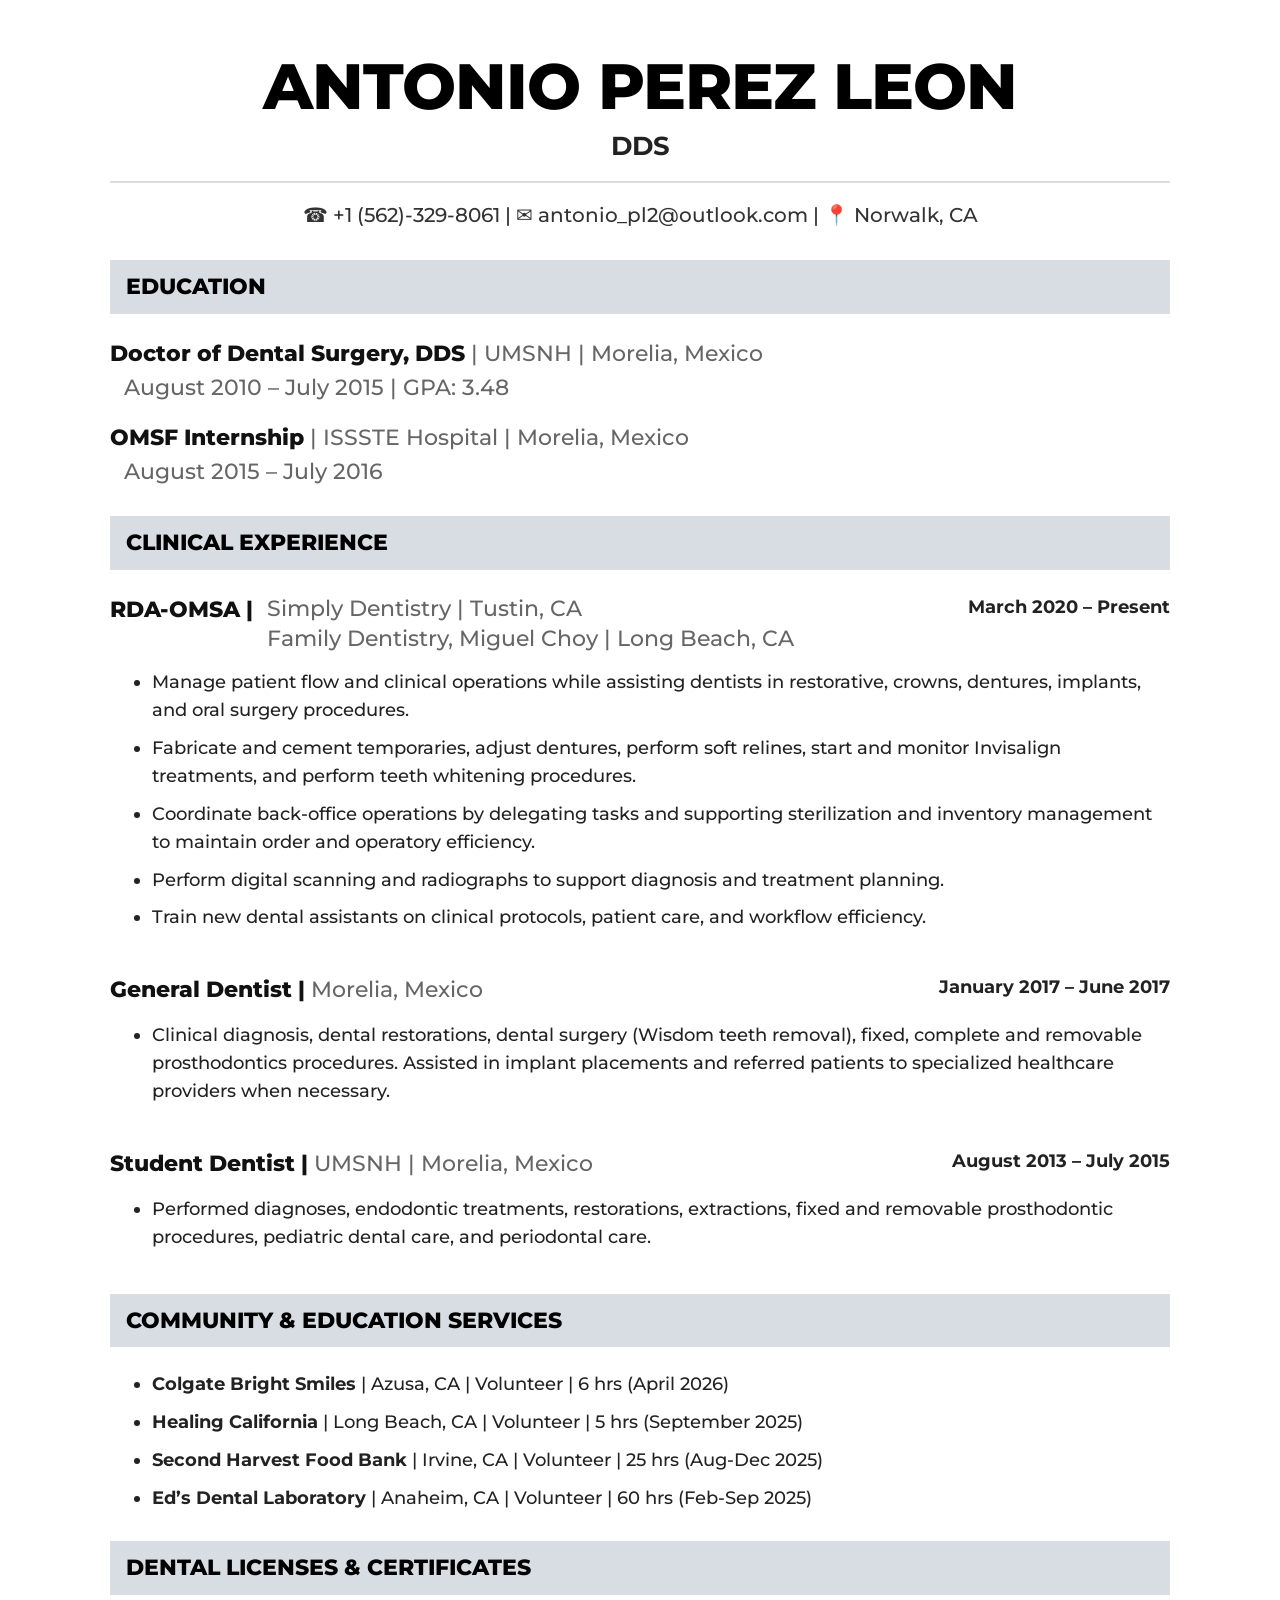
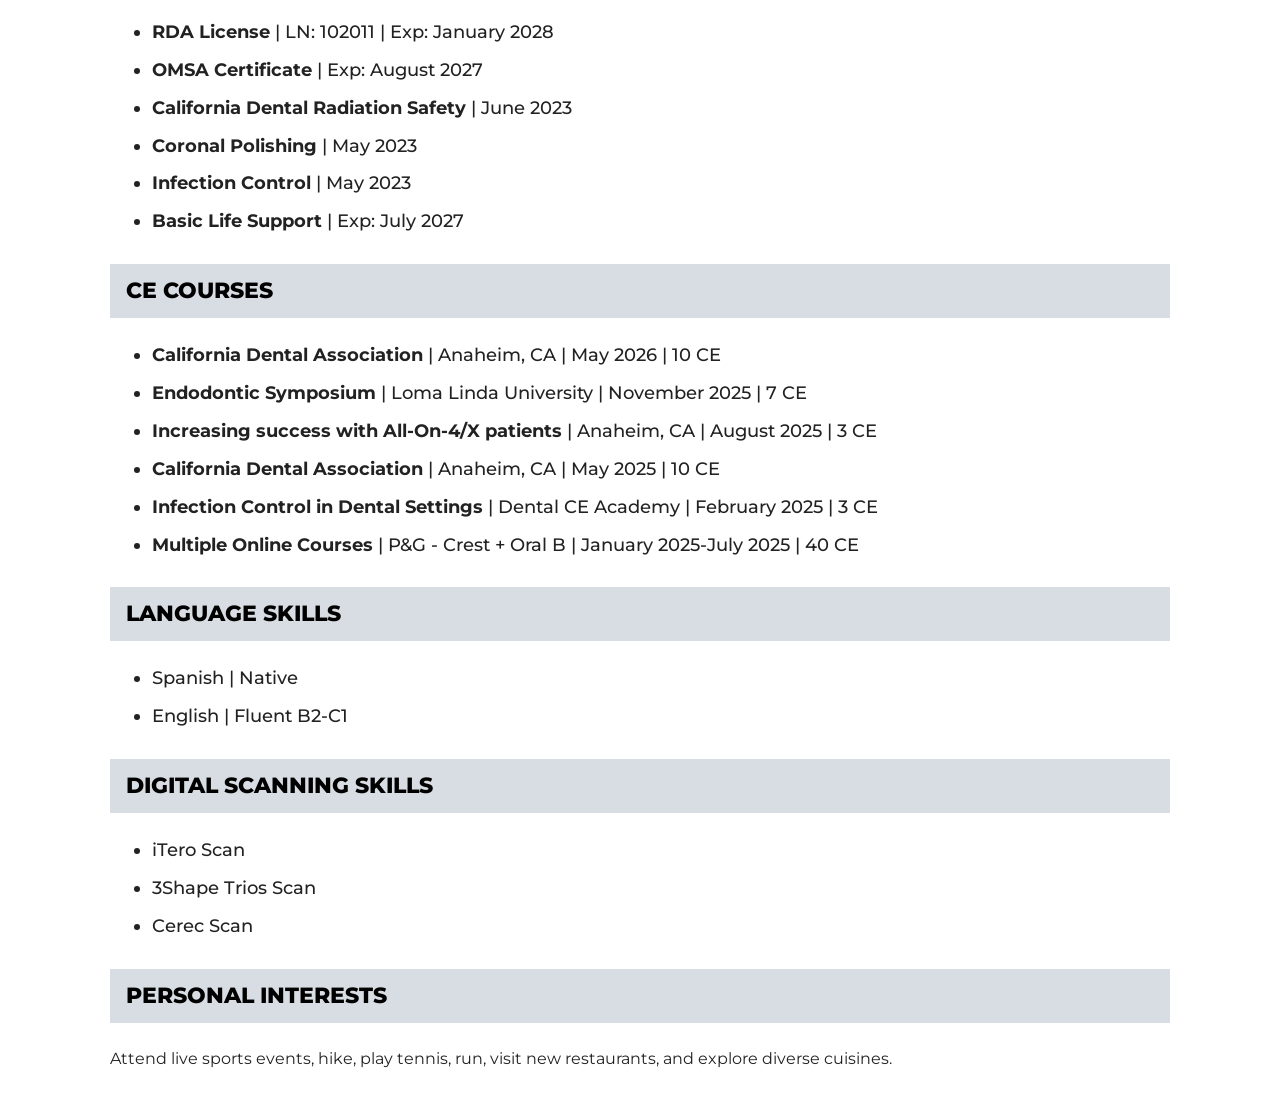
==== index.html @ 36f521bf "update" ====
<!DOCTYPE html>
<html lang="en">
<head>
  <meta charset="UTF-8" />
  <meta name="viewport" content="width=device-width, initial-scale=1.0"/>
  <title>Antonio Perez Leon – Dental CV</title>

  <!-- FONT -->
  <link rel="preconnect" href="https://fonts.googleapis.com">
  <link rel="preconnect" href="https://fonts.gstatic.com" crossorigin>

  <link href="https://fonts.googleapis.com/css2?family=Montserrat:wght@400;500;600;700;800&display=swap" rel="stylesheet">

  <link rel="stylesheet" href="css/cv.css">
</head>

<body>

  <!-- =========================================================
       HEADER
  ========================================================== -->

  <header class="header">

    <h1 class="main-name">
      ANTONIO PEREZ LEON
    </h1>

    <h2 class="degree">
      DDS
    </h2>

    <div class="divider"></div>

    <p class="contact">
      ☎ +1 (562)-329-8061 |
      ✉ antonio_pl2@outlook.com |
      📍 Norwalk, CA
    </p>

  </header>
  <!-- =========================================================
       EDUCATION
  ========================================================== -->

  <section class="section">

    <h2 class="section-title">
      EDUCATION
    </h2>

    <div class="education-item">

      <p>
        <strong>Doctor of Dental Surgery, DDS</strong> |
        UMSNH | Morelia, Mexico
      </p>

      <p class="subtext">
        August 2010 – July 2015 | GPA: 3.48
      </p>

    </div>

    <div class="education-item">

      <p>
        <strong>OMSF Internship</strong> |
        ISSSTE Hospital | Morelia, Mexico
      </p>

      <p class="subtext">
        August 2015 – July 2016
      </p>

    </div>

  </section>

  <!-- =========================================================
       CLINICAL EXPERIENCE
  ========================================================== -->

  <section class="section">

    <h2 class="section-title">
      CLINICAL EXPERIENCE
    </h2>

    <!-- JOB -->
    <div class="job">

      <div class="job-top">

        <div class="job-left">

          <div class="job-title">
            RDA-OMSA |
          </div>

          <div class="job-company">
            Simply Dentistry | Tustin, CA
            <br>
            Family Dentistry, Miguel Choy | Long Beach, CA
          </div>

        </div>

        <div class="job-date">
          March 2020 – Present
        </div>

      </div>

      <ul class="details">

        <li>
          Manage patient flow and clinical operations while assisting dentists in restorative,
          crowns, dentures, implants, and oral surgery procedures.
        </li>

        <li>
          Fabricate and cement temporaries, adjust dentures, perform soft relines,
          start and monitor Invisalign treatments, and perform teeth whitening procedures.
        </li>

        <li>
          Coordinate back-office operations by delegating tasks and supporting sterilization
          and inventory management to maintain order and operatory efficiency.
        </li>

        <li>
          Perform digital scanning and radiographs to support diagnosis and treatment planning.
        </li>

        <li>
          Train new dental assistants on clinical protocols, patient care,
          and workflow efficiency.
        </li>

      </ul>

    </div>

    <!-- JOB -->
    <div class="job">

      <div class="job-top">

        <div class="job-left">

          <div class="job-title">
            General Dentist |
            <span class="location">
              Morelia, Mexico
            </span>
          </div>

        </div>

        <div class="job-date">
          January 2017 – June 2017
        </div>

      </div>

      <ul class="details">

        <li>
          Clinical diagnosis, dental restorations, dental surgery (Wisdom teeth removal),
          fixed, complete and removable prosthodontics procedures.
          Assisted in implant placements and referred patients to specialized
          healthcare providers when necessary.
        </li>

      </ul>

    </div>

    <!-- JOB -->
    <div class="job">

      <div class="job-top">

        <div class="job-left">

          <div class="job-title">
            Student Dentist |
            <span class="location">
              UMSNH | Morelia, Mexico
            </span>
          </div>

        </div>

        <div class="job-date">
          August 2013 – July 2015
        </div>

      </div>

      <ul class="details">

        <li>
          Performed diagnoses, endodontic treatments, restorations, extractions,
          fixed and removable prosthodontic procedures,
          pediatric dental care, and periodontal care.
        </li>

      </ul>

    </div>

  </section>

  <!-- =========================================================
       COMMUNITY
  ========================================================== -->

  <section class="section">

    <h2 class="section-title">
      COMMUNITY & EDUCATION SERVICES
    </h2>

    <ul class="details">

      <li>
        <strong>Colgate Bright Smiles</strong> |
        Azusa, CA | Volunteer | 6 hrs (April 2026)
      </li>

      <li>
        <strong>Healing California</strong> |
        Long Beach, CA | Volunteer | 5 hrs (September 2025)
      </li>

      <li>
        <strong>Second Harvest Food Bank</strong> |
        Irvine, CA | Volunteer | 25 hrs (Aug-Dec 2025)
      </li>

      <li>
        <strong>Ed’s Dental Laboratory</strong> |
        Anaheim, CA | Volunteer | 60 hrs (Feb-Sep 2025)
      </li>

    </ul>

  </section>

  <!-- =========================================================
       LICENSES
  ========================================================== -->

  <section class="section">

    <h2 class="section-title">
      DENTAL LICENSES & CERTIFICATES
    </h2>

    <ul class="details">

      <li>
        <strong>RDA License</strong> |
        LN: 102011 | Exp: January 2028
      </li>

      <li>
        <strong>OMSA Certificate</strong> |
        Exp: August 2027
      </li>

      <li>
        <strong>California Dental Radiation Safety</strong> |
        June 2023
      </li>

      <li>
        <strong>Coronal Polishing</strong> |
        May 2023
      </li>

      <li>
        <strong>Infection Control</strong> |
        May 2023
      </li>

      <li>
        <strong>Basic Life Support</strong> |
        Exp: July 2027
      </li>

    </ul>

  </section>

  <!-- =========================================================
       CE COURSES
  ========================================================== -->

  <section class="section">

    <h2 class="section-title">
      CE COURSES
    </h2>

    <ul class="details">

      <li>
        <strong>California Dental Association</strong> |
        Anaheim, CA | May 2026 | 10 CE
      </li>

      <li>
        <strong>Endodontic Symposium</strong> |
        Loma Linda University | November 2025 | 7 CE
      </li>

      <li>
        <strong>Increasing success with All-On-4/X patients</strong> |
        Anaheim, CA | August 2025 | 3 CE
      </li>

      <li>
        <strong>California Dental Association</strong> |
        Anaheim, CA | May 2025 | 10 CE
      </li>

      <li>
        <strong>Infection Control in Dental Settings</strong> |
        Dental CE Academy | February 2025 | 3 CE
      </li>

      <li>
        <strong>Multiple Online Courses</strong> |
        P&G - Crest + Oral B | January 2025-July 2025 | 40 CE
      </li>

    </ul>

  </section>

  <!-- =========================================================
       LANGUAGE SKILLS
  ========================================================== -->

  <section class="section">

    <h2 class="section-title">
      LANGUAGE SKILLS
    </h2>

    <ul class="details">

      <li>
        Spanish | Native
      </li>

      <li>
        English | Fluent B2-C1
      </li>

    </ul>

  </section>

  <!-- =========================================================
       DIGITAL SCANNING SKILLS
  ========================================================== -->

  <section class="section">

    <h2 class="section-title">
      DIGITAL SCANNING SKILLS
    </h2>

   <ul class="details">

      <li>iTero Scan</li>

      <li>3Shape Trios Scan</li>

      <li>Cerec Scan</li>

    </ul>

  </section>

  <!-- =========================================================
       PERSONAL INTERESTS
  ========================================================== -->

  <section class="section">

    <h2 class="section-title">
      PERSONAL INTERESTS
    </h2>

    <p class="interests">
      Attend live sports events, hike, play tennis, run,
      visit new restaurants, and explore diverse cuisines.
    </p>

  </section>

</body>
</html>
---- css/cv.css ----
/* =========================================================
   RESET
========================================================= */

*{
  margin:0;
  padding:0;
  box-sizing:border-box;
}

/* =========================================================
   BODY
========================================================= */

body{
  font-family:'Montserrat', sans-serif;
  background:#ffffff;
  color:#222;
  max-width:1200px;
  margin:auto;
  padding:40px 70px;
  line-height:1.45;
}

/* =========================================================
   HEADER
========================================================= */

.header{
  text-align:center;
  margin-bottom:30px;
}

.main-name{
  font-size:64px;
  font-weight:800;
  color:#000;
  letter-spacing:-1px;
  margin-bottom:0;
}

.degree{
  font-size:26px;
  font-weight:700;
  color:#222;
  margin-top:-5px;
  margin-bottom:16px;
}

.divider{
  width:100%;
  height:2px;
  background:#d7dde3;
  margin-bottom:18px;
}

.contact{
  font-size:20px;
  font-weight:500;
  color:#333;
}

/* =========================================================
   SECTION TITLES
========================================================= */

.section{
  margin-top:28px;
}

.section-title{
  background:#d7dde3;
  padding:11px 16px;
  font-size:22px;
  font-weight:800;
  color:#000;
  text-transform:uppercase;
  margin-bottom:24px;
}

/* =========================================================
   EDUCATION
========================================================= */

.education-item{
  margin-bottom:18px;
}

.education-item p{
  font-size:22px;
  color:#666;
  font-weight:500;
}

.education-item strong{
  color:#111;
  font-weight:800;
}

.subtext{
  margin-left:14px;
  margin-top:2px;
}

/* =========================================================
   JOBS
========================================================= */

.job{
  margin-bottom:42px;
}

.job-top{
  display:flex;
  justify-content:space-between;
  align-items:flex-start;
  gap:20px;
}

.job-left{
  display:flex;
  align-items:flex-start;
  gap:14px;
}

.job-title{
  font-size:22px;
  font-weight:800;
  color:#111;
  white-space:nowrap;
}

.job-company{
  font-size:22px;
  font-weight:500;
  color:#666;
  line-height:1.35;
}

.location{
  color:#666;
  font-weight:500;
}

.job-date{
  font-size:18px;
  font-weight:700;
  color:#222;
  white-space:nowrap;
}

/* =========================================================
   BULLETS
========================================================= */

.details{
  margin-top:16px;
  margin-left:42px;
}

.details li{
  font-size:18px;
  font-weight:500;
  color:#222;
  margin-bottom:10px;
  line-height:1.55;
}

/* =========================================================
   RESPONSIVE
========================================================= */

@media(max-width:900px){

  body{
    padding:25px;
  }

  .main-name{
    font-size:42px;
  }

  .degree{
    font-size:22px;
  }

  .contact{
    font-size:15px;
  }

  .section-title{
    font-size:18px;
  }

  .education-item p,
  .job-title,
  .job-company{
    font-size:18px;
  }

  .details li{
    font-size:15px;
  }

  .job-top{
    flex-direction:column;
  }

  .job-left{
    flex-direction:column;
    gap:2px;
  }

  .job-date{
    margin-top:6px;
  }
  .interests{
  font-size:18px;
  font-weight:500;
  color:#222;
  line-height:1.55;

  padding-left:38px;
  position:relative;
}

/* custom bullet */
.interests::before{
  content:"•";
  position:absolute;
  left:12px;
  top:0;
  font-size:28px;
  line-height:1;
}
/* =========================================================
   SIMPLE LISTS
========================================================= */

.simple-list{
  margin-top:10px;
  padding-left:38px;   /* controls bullet indentation */
}

.simple-list li{
  font-size:18px;
  font-weight:500;
  color:#222;
  margin-bottom:8px;
  line-height:1.45;

  padding-left:10px;   /* spacing between bullet and text */
}

/* bold first text before "|" if desired */
.simple-list li strong{
  font-weight:800;
  color:#111;
}

}
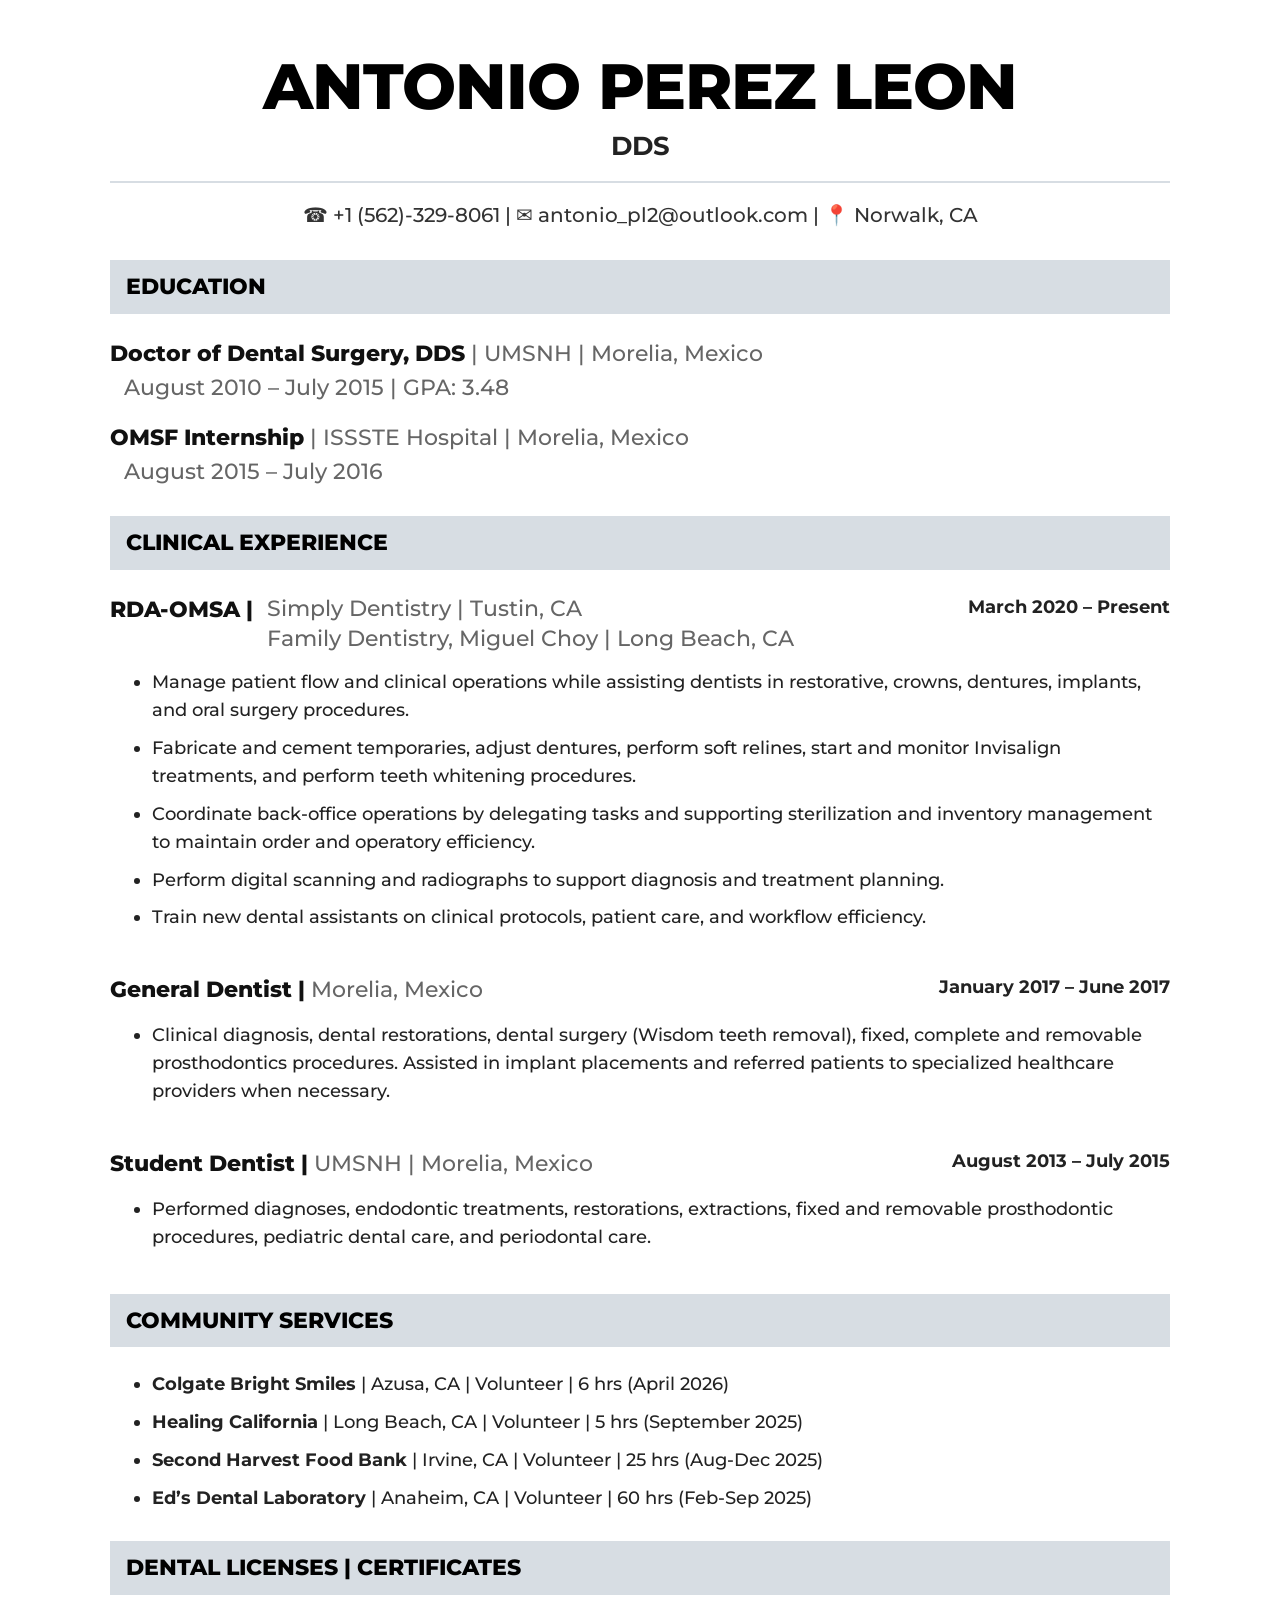
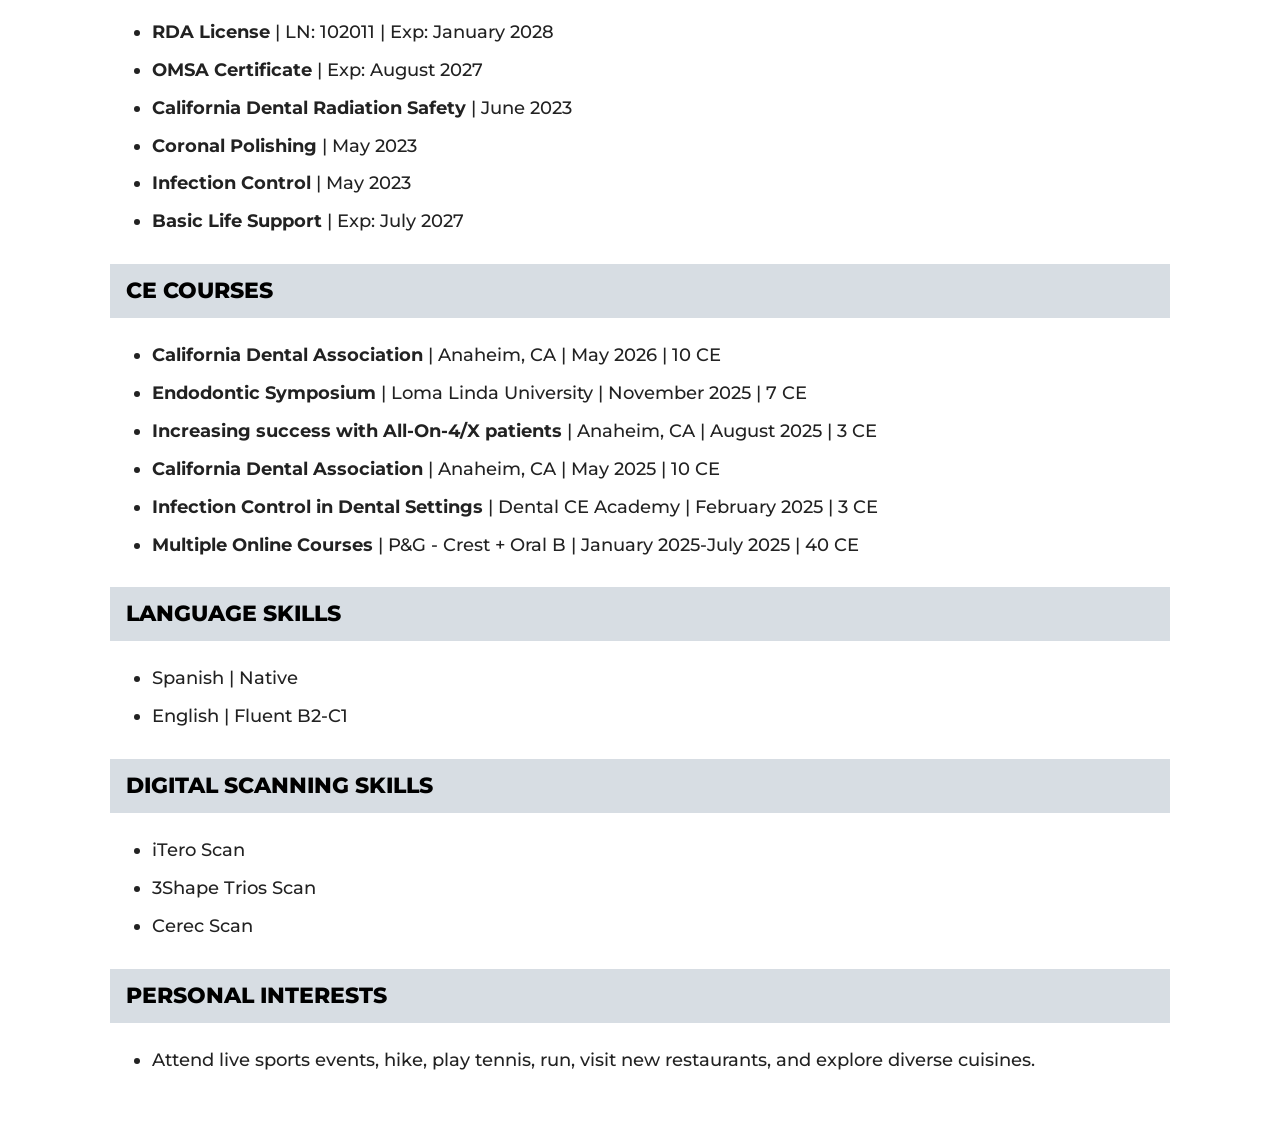
==== commit b6b8c16e: "update index" ====
--- a/index.html
+++ b/index.html
@@ -220,7 +220,7 @@
   <section class="section">
 
     <h2 class="section-title">
-      COMMUNITY & EDUCATION SERVICES
+      COMMUNITY SERVICES
     </h2>
 
     <ul class="details">
@@ -256,7 +256,7 @@
   <section class="section">
 
     <h2 class="section-title">
-      DENTAL LICENSES & CERTIFICATES
+      DENTAL LICENSES | CERTIFICATES
     </h2>
 
     <ul class="details">
@@ -396,11 +396,11 @@
     <h2 class="section-title">
       PERSONAL INTERESTS
     </h2>
-
-    <p class="interests">
-      Attend live sports events, hike, play tennis, run,
-      visit new restaurants, and explore diverse cuisines.
-    </p>
+    <ul class="details">
+      <li>
+        Attend live sports events, hike, play tennis, run, visit new restaurants, and explore diverse cuisines.
+      </li>
+    </ul>
 
   </section>
 
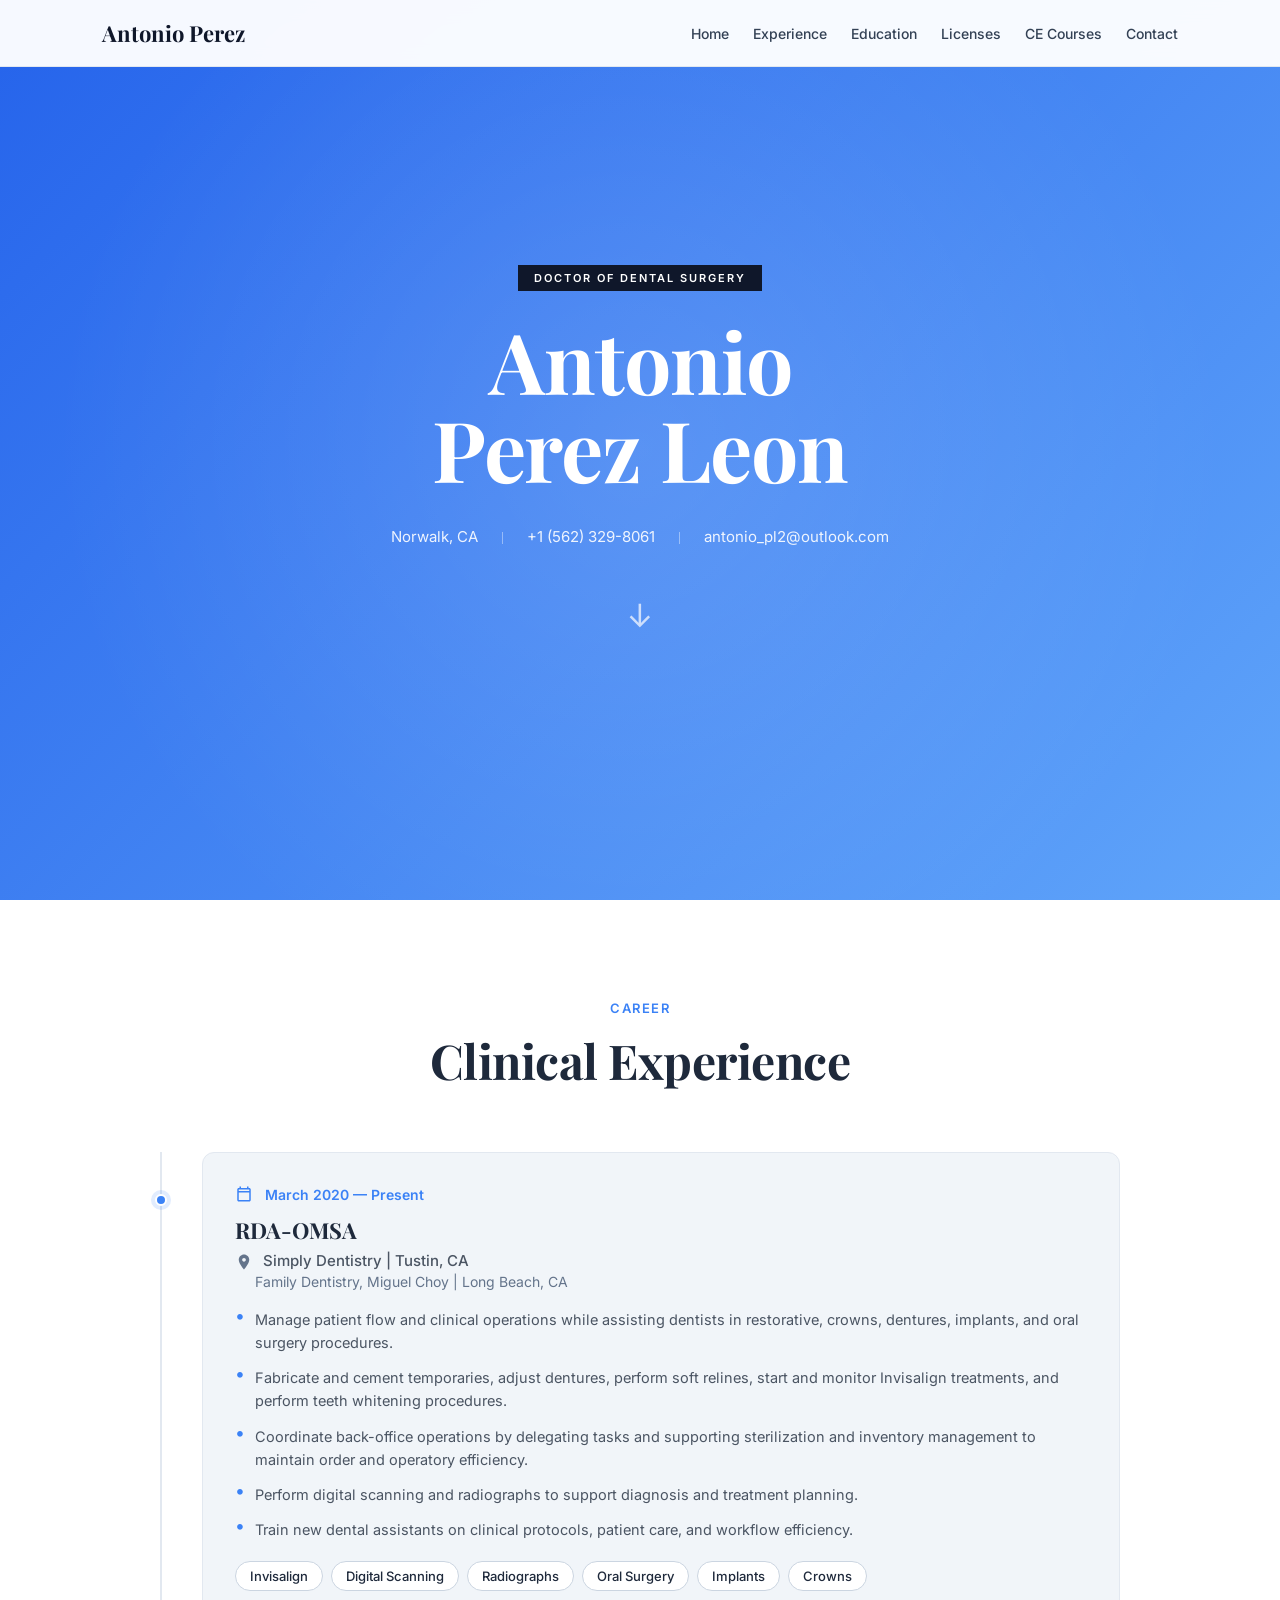
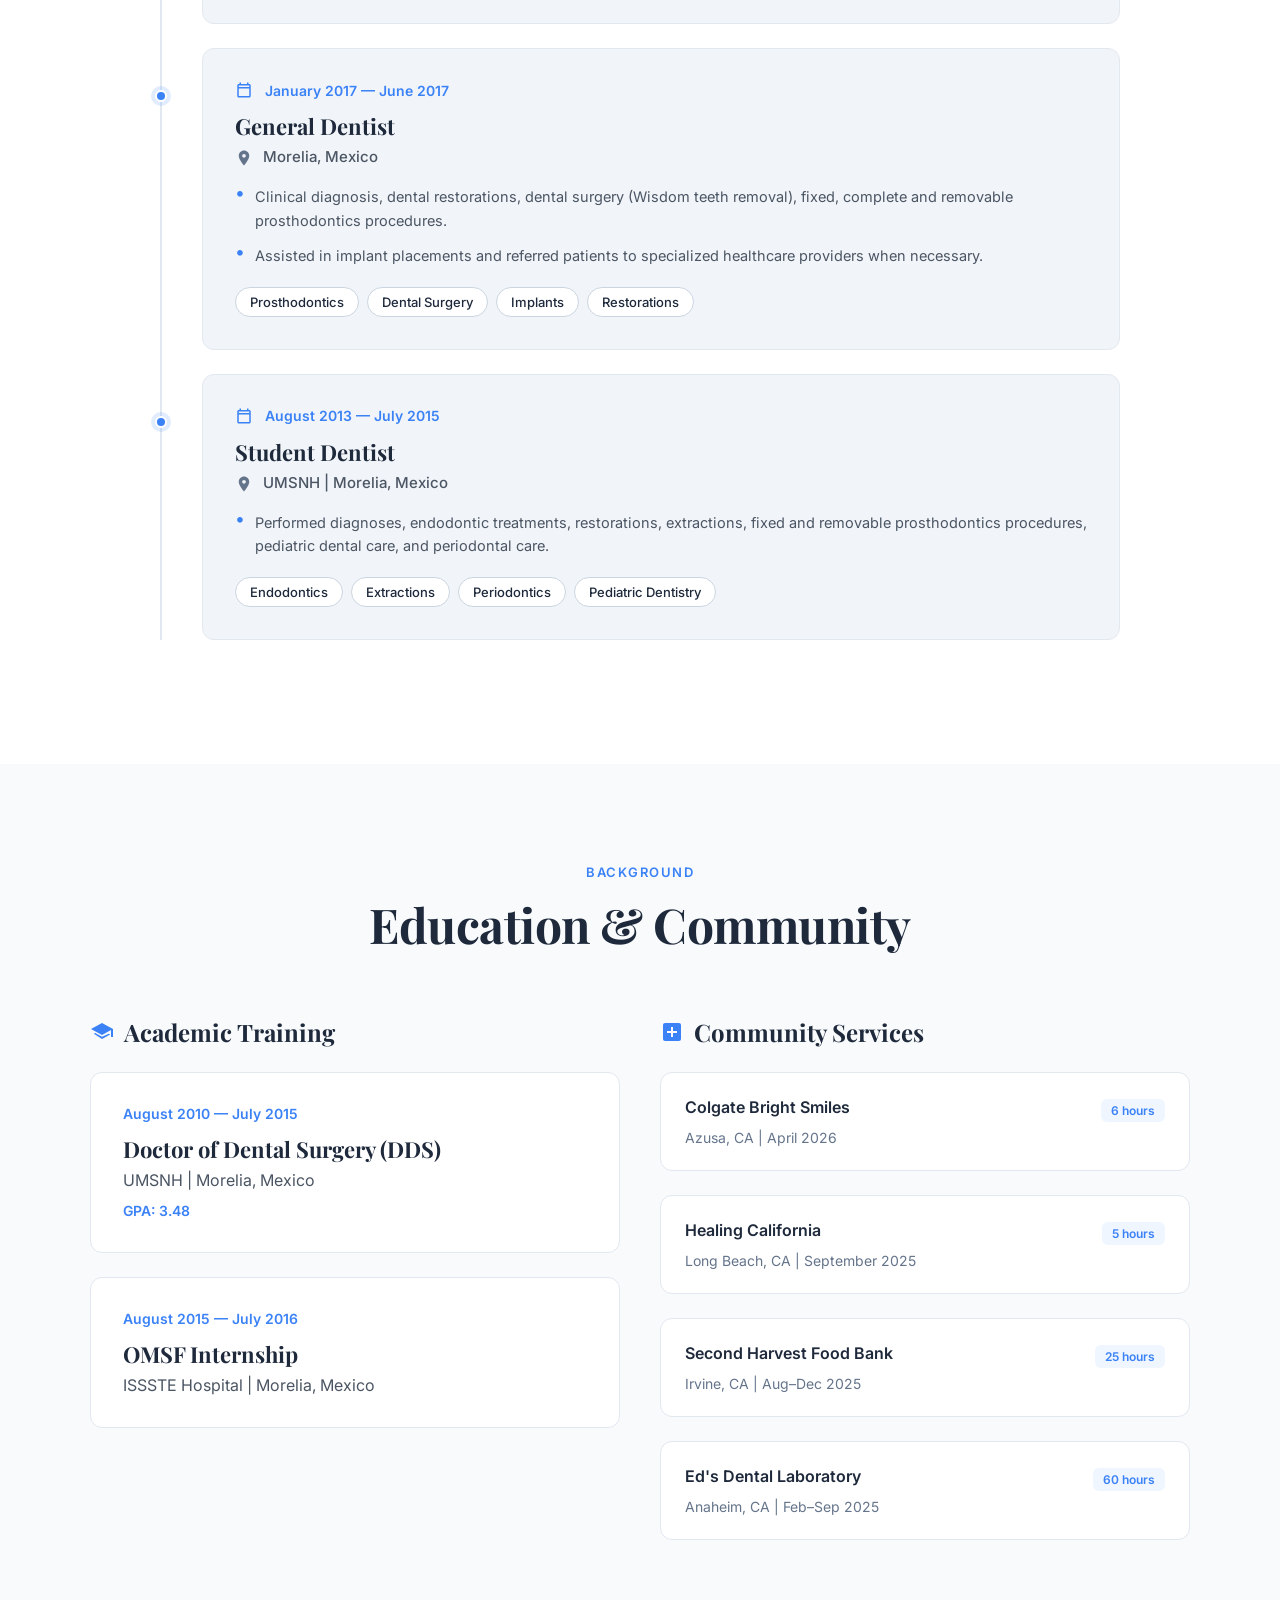
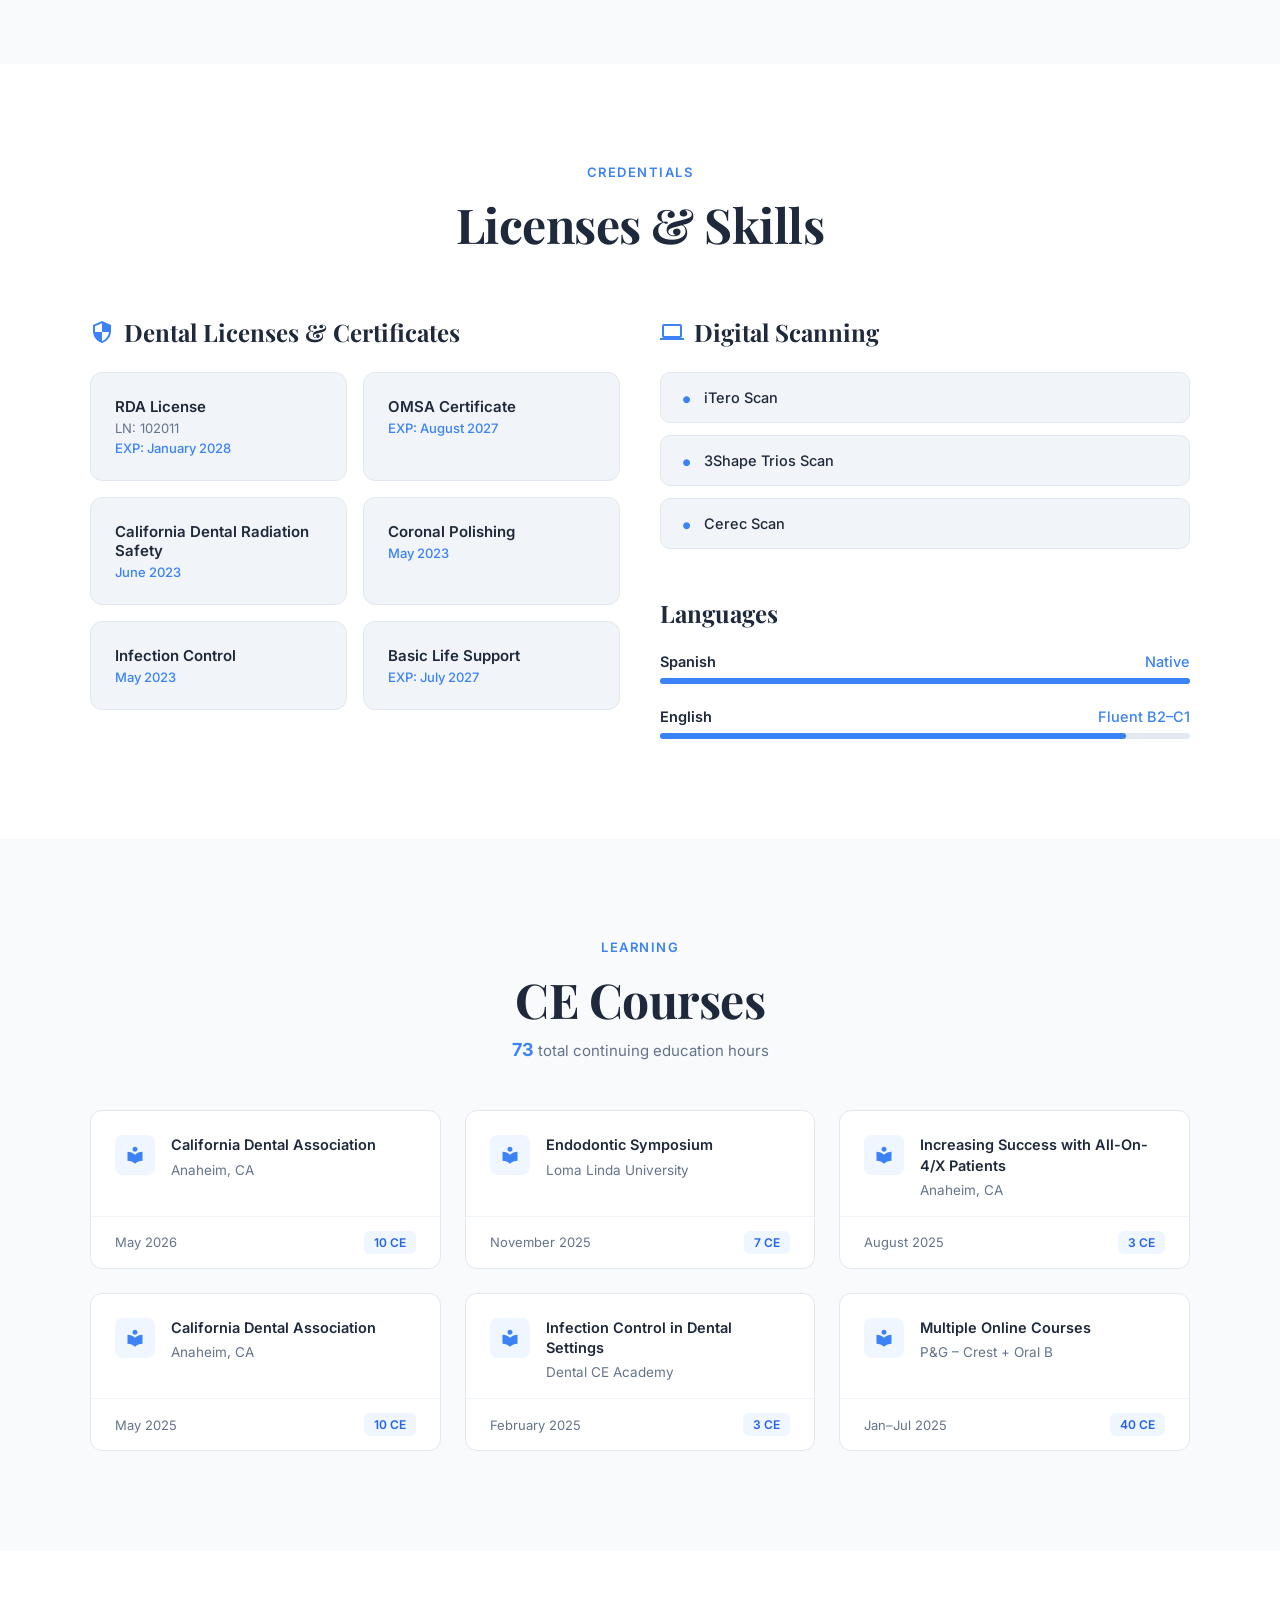
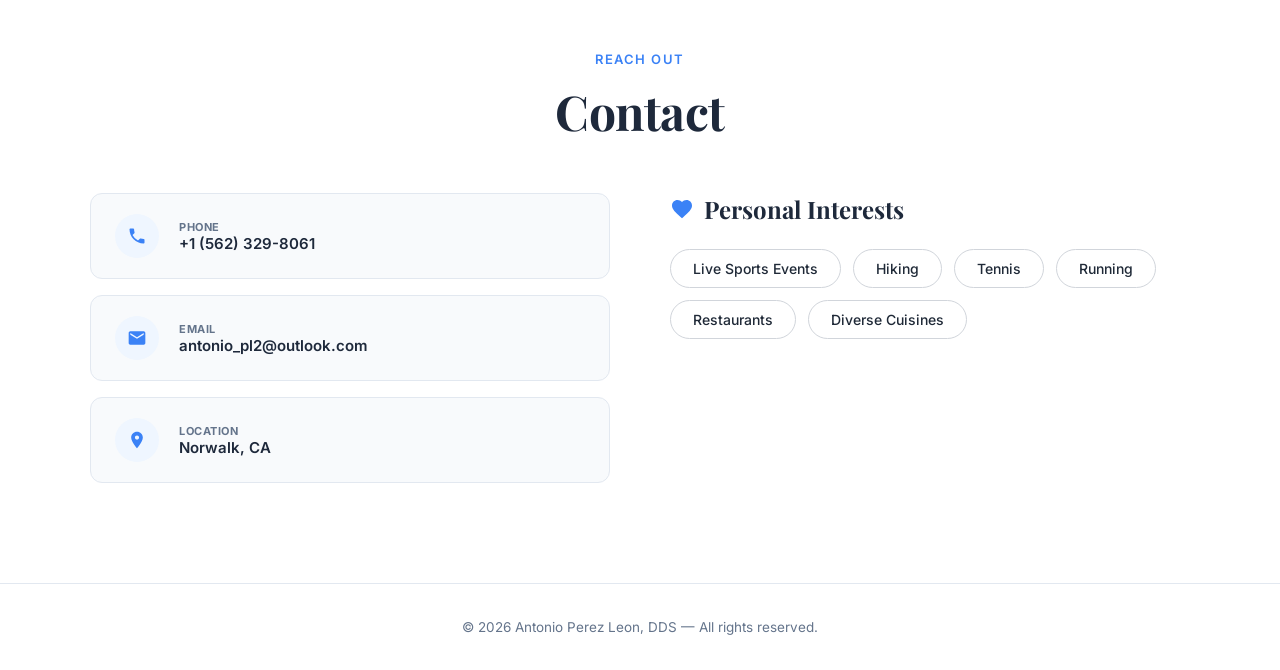
==== commit 3db0366d: "update cv" ====
--- a/index.html
+++ b/index.html
@@ -2,407 +2,505 @@
 <html lang="en">
 <head>
   <meta charset="UTF-8" />
-  <meta name="viewport" content="width=device-width, initial-scale=1.0"/>
-  <title>Antonio Perez Leon – Dental CV</title>
-
-  <!-- FONT -->
+  <meta name="viewport" content="width=device-width, initial-scale=1.0" />
+  <title>Antonio Perez Leon | DDS</title>
+
   <link rel="preconnect" href="https://fonts.googleapis.com">
   <link rel="preconnect" href="https://fonts.gstatic.com" crossorigin>
-
-  <link href="https://fonts.googleapis.com/css2?family=Montserrat:wght@400;500;600;700;800&display=swap" rel="stylesheet">
-
-  <link rel="stylesheet" href="css/cv.css">
+  <link href="https://fonts.googleapis.com/css2?family=Playfair+Display:wght@600;700;800&family=Inter:wght@300;400;500;600;700&display=swap" rel="stylesheet">
+
+  <link rel="stylesheet" href="css/styles.css" />
+  
+  <style>
+    /* Estilos base rápidos para asegurar que los SVG se rendericen con el tamaño exacto del diseño */
+    .icon-svg {
+      width: 18px;
+      height: 18px;
+      fill: currentColor;
+      display: inline-block;
+      vertical-align: middle;
+      flex-shrink: 0;
+    }
+    .subsection-title .icon-svg {
+      width: 24px;
+      height: 24px;
+      color: #3b82f6;
+    }
+    .ce-icon-box .icon-svg {
+      width: 20px;
+      height: 20px;
+    }
+    .contact-icon-circle .icon-svg {
+      width: 20px;
+      height: 20px;
+    }
+    .date .icon-svg, .company .icon-svg {
+      margin-right: 6px;
+      color: #3b82f6;
+    }
+    .company .icon-svg {
+      color: #64748b;
+    }
+    
+    /* Clase para el fondo azul grisáceo en las tarjetas de Clinical Experience, Credentials y Scan Items */
+    .card-bg-alt,
+    .internal-grid .credential-card,
+    .scanning-list .scan-item {
+      background-color: #f1f5f9 !important; /* Color azul grisáceo tenue (Slate 100) */
+      border: 1px solid #e2e8f0 !important;
+    }
+
+    /* Corrección de contraste para las etiquetas/chips dentro de Clinical Experience */
+    .card-bg-alt .chips span {
+      background-color: #ffffff !important; /* Fondo blanco para contrastar con el gris de la tarjeta */
+      color: #1e293b !important;            /* Texto gris oscuro/azulino de alta visibilidad */
+      border: 1px solid #cbd5e1 !important;  /* Borde sutil que define el contorno */
+    }
+
+    /* Estilos para los enlaces interactivos de contacto */
+    a.contact-info-card {
+      text-decoration: none !important;      /* Evita el subrayado por defecto */
+      color: inherit !important;             /* Mantiene el color de texto original de la tarjeta */
+      display: flex;                         /* Mantiene la alineación original del contenedor */
+      transition: opacity 0.2s ease;
+    }
+    
+    a.contact-info-card:hover {
+      opacity: 0.85;                         /* Efecto visual sutil al pasar el mouse/hacer focus */
+    }
+  </style>
 </head>
-
 <body>
 
-  <!-- =========================================================
-       HEADER
-  ========================================================== -->
-
-  <header class="header">
-
-    <h1 class="main-name">
-      ANTONIO PEREZ LEON
-    </h1>
-
-    <h2 class="degree">
-      DDS
-    </h2>
-
-    <div class="divider"></div>
-
-    <p class="contact">
-      ☎ +1 (562)-329-8061 |
-      ✉ antonio_pl2@outlook.com |
-      📍 Norwalk, CA
-    </p>
-
+  <header class="navbar">
+    <div class="logo">Antonio Perez</div>
+    <button class="menu-btn" id="menuBtn">☰</button>
+    <nav class="nav-links" id="navLinks">
+      <a href="#inicio">Home</a>
+      <a href="#career">Experience</a>
+      <a href="#education">Education</a>
+      <a href="#credentials">Licenses</a>
+      <a href="#ce-courses">CE Courses</a>
+      <a href="#contact">Contact</a>
+    </nav>
   </header>
-  <!-- =========================================================
-       EDUCATION
-  ========================================================== -->
-
-  <section class="section">
-
-    <h2 class="section-title">
-      EDUCATION
-    </h2>
-
-    <div class="education-item">
-
-      <p>
-        <strong>Doctor of Dental Surgery, DDS</strong> |
-        UMSNH | Morelia, Mexico
-      </p>
-
-      <p class="subtext">
-        August 2010 – July 2015 | GPA: 3.48
-      </p>
-
+
+  <section class="hero" id="inicio">
+    <div class="hero-overlay"></div>
+    <div class="hero-content">
+      <div class="hero-tag-container">
+        <div class="hero-tag">DOCTOR OF DENTAL SURGERY</div>
+      </div>
+      <h1>Antonio<br>Perez Leon</h1>
+      <div class="hero-info-horizontal">
+        <span>Norwalk, CA</span>
+        <span>+1 (562) 329-8061</span>
+        <span>antonio_pl2@outlook.com</span>
+      </div>
+      <a href="#career" class="scroll-down">↓</a>
     </div>
-
-    <div class="education-item">
-
-      <p>
-        <strong>OMSF Internship</strong> |
-        ISSSTE Hospital | Morelia, Mexico
-      </p>
-
-      <p class="subtext">
-        August 2015 – July 2016
-      </p>
-
+  </section>
+
+  <div class="section-wrapper" id="career">
+    <div class="section-content">
+      <div class="section-mini-title">CAREER</div>
+      <h2 class="section-title">Clinical Experience</h2>
+
+      <div class="timeline">
+        <div class="timeline-item">
+          <div class="timeline-dot"></div>
+          <div class="card card-bg-alt">
+            <div class="date">
+              <svg class="icon-svg" viewBox="0 0 24 24"><path d="M19 4h-1V2h-2v2H8V2h-2v2H5c-1.11 0-1.99.9-1.99 2L3 20c0 1.1.89 2 2 2h14c1.1 0 2-.9 2-2V6c0-1.1-.9-2-2-2zm0 16H5V10h14v10zm0-12H5V6h14v2z"/></svg>
+              March 2020 — Present
+            </div>
+            <h3>RDA-OMSA</h3>
+            <p class="company">
+              <svg class="icon-svg" viewBox="0 0 24 24"><path d="M12 2C8.13 2 5 5.13 5 9c0 5.25 7 13 7 13s7-7.75 7-13c0-3.87-3.13-7-7-7zm0 9.5c-1.38 0-2.5-1.12-2.5-2.5s1.12-2.5 2.5-2.5 2.5 1.12 2.5 2.5-1.12 2.5-2.5 2.5z"/></svg>
+              Simply Dentistry | Tustin, CA
+            </p>
+            <p class="company-extra">Family Dentistry, Miguel Choy | Long Beach, CA</p>
+            
+            <ul class="job-description">
+              <li>Manage patient flow and clinical operations while assisting dentists in restorative, crowns, dentures, implants, and oral surgery procedures.</li>
+              <li>Fabricate and cement temporaries, adjust dentures, perform soft relines, start and monitor Invisalign treatments, and perform teeth whitening procedures.</li>
+              <li>Coordinate back-office operations by delegating tasks and supporting sterilization and inventory management to maintain order and operatory efficiency.</li>
+              <li>Perform digital scanning and radiographs to support diagnosis and treatment planning.</li>
+              <li>Train new dental assistants on clinical protocols, patient care, and workflow efficiency.</li>
+            </ul>
+
+            <div class="chips">
+              <span>Invisalign</span>
+              <span>Digital Scanning</span>
+              <span>Radiographs</span>
+              <span>Oral Surgery</span>
+              <span>Implants</span>
+              <span>Crowns</span>
+            </div>
+          </div>
+        </div>
+
+        <div class="timeline-item">
+          <div class="timeline-dot"></div>
+          <div class="card card-bg-alt">
+            <div class="date">
+              <svg class="icon-svg" viewBox="0 0 24 24"><path d="M19 4h-1V2h-2v2H8V2h-2v2H5c-1.11 0-1.99.9-1.99 2L3 20c0 1.1.89 2 2 2h14c1.1 0 2-.9 2-2V6c0-1.1-.9-2-2-2zm0 16H5V10h14v10zm0-12H5V6h14v2z"/></svg>
+              January 2017 — June 2017
+            </div>
+            <h3>General Dentist</h3>
+            <p class="company">
+              <svg class="icon-svg" viewBox="0 0 24 24"><path d="M12 2C8.13 2 5 5.13 5 9c0 5.25 7 13 7 13s7-7.75 7-13c0-3.87-3.13-7-7-7zm0 9.5c-1.38 0-2.5-1.12-2.5-2.5s1.12-2.5 2.5-2.5 2.5 1.12 2.5 2.5-1.12 2.5-2.5 2.5z"/></svg>
+              Morelia, Mexico
+            </p>
+            
+            <ul class="job-description">
+              <li>Clinical diagnosis, dental restorations, dental surgery (Wisdom teeth removal), fixed, complete and removable prosthodontics procedures.</li>
+              <li>Assisted in implant placements and referred patients to specialized healthcare providers when necessary.</li>
+            </ul>
+
+            <div class="chips">
+              <span>Prosthodontics</span>
+              <span>Dental Surgery</span>
+              <span>Implants</span>
+              <span>Restorations</span>
+            </div>
+          </div>
+        </div>
+
+        <div class="timeline-item">
+          <div class="timeline-dot"></div>
+          <div class="card card-bg-alt">
+            <div class="date">
+              <svg class="icon-svg" viewBox="0 0 24 24"><path d="M19 4h-1V2h-2v2H8V2h-2v2H5c-1.11 0-1.99.9-1.99 2L3 20c0 1.1.89 2 2 2h14c1.1 0 2-.9 2-2V6c0-1.1-.9-2-2-2zm0 16H5V10h14v10zm0-12H5V6h14v2z"/></svg>
+              August 2013 — July 2015
+            </div>
+            <h3>Student Dentist</h3>
+            <p class="company">
+              <svg class="icon-svg" viewBox="0 0 24 24"><path d="M12 2C8.13 2 5 5.13 5 9c0 5.25 7 13 7 13s7-7.75 7-13c0-3.87-3.13-7-7-7zm0 9.5c-1.38 0-2.5-1.12-2.5-2.5s1.12-2.5 2.5-2.5 2.5 1.12 2.5 2.5-1.12 2.5-2.5 2.5z"/></svg>
+              UMSNH | Morelia, Mexico
+            </p>
+            
+            <ul class="job-description">
+              <li>Performed diagnoses, endodontic treatments, restorations, extractions, fixed and removable prosthodontics procedures, pediatric dental care, and periodontal care.</li>
+            </ul>
+
+            <div class="chips">
+              <span>Endodontics</span>
+              <span>Extractions</span>
+              <span>Periodontics</span>
+              <span>Pediatric Dentistry</span>
+            </div>
+          </div>
+        </div>
+      </div>
     </div>
-
-  </section>
-
-  <!-- =========================================================
-       CLINICAL EXPERIENCE
-  ========================================================== -->
-
-  <section class="section">
-
-    <h2 class="section-title">
-      CLINICAL EXPERIENCE
-    </h2>
-
-    <!-- JOB -->
-    <div class="job">
-
-      <div class="job-top">
-
-        <div class="job-left">
-
-          <div class="job-title">
-            RDA-OMSA |
-          </div>
-
-          <div class="job-company">
-            Simply Dentistry | Tustin, CA
-            <br>
-            Family Dentistry, Miguel Choy | Long Beach, CA
-          </div>
-
-        </div>
-
-        <div class="job-date">
-          March 2020 – Present
-        </div>
-
-      </div>
-
-      <ul class="details">
-
-        <li>
-          Manage patient flow and clinical operations while assisting dentists in restorative,
-          crowns, dentures, implants, and oral surgery procedures.
-        </li>
-
-        <li>
-          Fabricate and cement temporaries, adjust dentures, perform soft relines,
-          start and monitor Invisalign treatments, and perform teeth whitening procedures.
-        </li>
-
-        <li>
-          Coordinate back-office operations by delegating tasks and supporting sterilization
-          and inventory management to maintain order and operatory efficiency.
-        </li>
-
-        <li>
-          Perform digital scanning and radiographs to support diagnosis and treatment planning.
-        </li>
-
-        <li>
-          Train new dental assistants on clinical protocols, patient care,
-          and workflow efficiency.
-        </li>
-
-      </ul>
-
+  </div>
+
+  <div class="section-wrapper" id="education">
+    <div class="section-content">
+      <div class="section-mini-title">BACKGROUND</div>
+      <h2 class="section-title">Education & Community</h2>
+
+      <div class="grid-two-columns">
+        <div class="column-left">
+          <h3 class="subsection-title">
+            <svg class="icon-svg" viewBox="0 0 24 24"><path d="M12 3L1 9l11 6 9-4.91V17h2V9L12 3zM5.18 13.04l-1.34.73L12 19l8.16-4.46-1.33-.73L12 16.71l-6.82-3.67z"/></svg>
+            Academic Training
+          </h3>
+          <div class="card">
+            <div class="date">August 2010 — July 2015</div>
+            <h3>Doctor of Dental Surgery (DDS)</h3>
+            <p>UMSNH | Morelia, Mexico</p>
+            <strong class="gpa">GPA: 3.48</strong>
+          </div>
+          <div class="card">
+            <div class="date">August 2015 — July 2016</div>
+            <h3>OMSF Internship</h3>
+            <p>ISSSTE Hospital | Morelia, Mexico</p>
+          </div>
+        </div>
+
+        <div class="column-right">
+          <h3 class="subsection-title">
+            <svg class="icon-svg" viewBox="0 0 24 24"><path d="M19 3H5c-1.1 0-2 .9-2 2v14c0 1.1.9 2 2 2h14c1.1 0 2-.9 2-2V5c0-1.1-.9-2-2-2zm-2 10h-4v4h-2v-4H7v-2h4V7h2v4h4v2z"/></svg>
+            Community Services
+          </h3>
+          <div class="card community-card">
+            <div class="community-header">
+              <h3>Colgate Bright Smiles</h3>
+              <div class="hours">6 hours</div>
+            </div>
+            <p>Azusa, CA | April 2026</p>
+          </div>
+          <div class="card community-card">
+            <div class="community-header">
+              <h3>Healing California</h3>
+              <div class="hours">5 hours</div>
+            </div>
+            <p>Long Beach, CA | September 2025</p>
+          </div>
+          <div class="card community-card">
+            <div class="community-header">
+              <h3>Second Harvest Food Bank</h3>
+              <div class="hours">25 hours</div>
+            </div>
+            <p>Irvine, CA | Aug–Dec 2025</p>
+          </div>
+          <div class="card community-card">
+            <div class="community-header">
+              <h3>Ed's Dental Laboratory</h3>
+              <div class="hours">60 hours</div>
+            </div>
+            <p>Anaheim, CA | Feb–Sep 2025</p>
+          </div>
+        </div>
+      </div>
     </div>
-
-    <!-- JOB -->
-    <div class="job">
-
-      <div class="job-top">
-
-        <div class="job-left">
-
-          <div class="job-title">
-            General Dentist |
-            <span class="location">
-              Morelia, Mexico
-            </span>
-          </div>
-
-        </div>
-
-        <div class="job-date">
-          January 2017 – June 2017
-        </div>
-
-      </div>
-
-      <ul class="details">
-
-        <li>
-          Clinical diagnosis, dental restorations, dental surgery (Wisdom teeth removal),
-          fixed, complete and removable prosthodontics procedures.
-          Assisted in implant placements and referred patients to specialized
-          healthcare providers when necessary.
-        </li>
-
-      </ul>
-
+  </div>
+
+  <div class="section-wrapper" id="credentials">
+    <div class="section-content">
+      <div class="section-mini-title">CREDENTIALS</div>
+      <h2 class="section-title">Licenses & Skills</h2>
+
+      <div class="grid-two-columns">
+        <div class="column-left">
+          <h3 class="subsection-title">
+            <svg class="icon-svg" viewBox="0 0 24 24"><path d="M12 1L3 5v6c0 5.55 3.84 10.74 9 12 5.16-1.26 9-6.45 9-12V5l-9-4zm0 10.99h7c-.53 4.12-3.28 7.79-7 8.94V12H5V6.3l7-3.11v8.8z"/></svg>
+            Dental Licenses & Certificates
+          </h3>
+          <div class="internal-grid">
+            <div class="card credential-card">
+              <h3>RDA License</h3>
+              <p class="sub-text">LN: 102011</p>
+              <p class="exp-date">EXP: January 2028</p>
+            </div>
+            <div class="card credential-card">
+              <h3>OMSA Certificate</h3>
+              <p class="exp-date">EXP: August 2027</p>
+            </div>
+            <div class="card credential-card">
+              <h3>California Dental Radiation Safety</h3>
+              <p class="exp-date">June 2023</p>
+            </div>
+            <div class="card credential-card">
+              <h3>Coronal Polishing</h3>
+              <p class="exp-date">May 2023</p>
+            </div>
+            <div class="card credential-card">
+              <h3>Infection Control</h3>
+              <p class="exp-date">May 2023</p>
+            </div>
+            <div class="card credential-card">
+              <h3>Basic Life Support</h3>
+              <p class="exp-date">EXP: July 2027</p>
+            </div>
+          </div>
+        </div>
+
+        <div class="column-right">
+          <h3 class="subsection-title">
+            <svg class="icon-svg" viewBox="0 0 24 24"><path d="M20 18c1.1 0 1.99-.9 1.99-2L22 6c0-1.1-.9-2-2-2H4c-1.1 0-2 .9-2 2v10c0 1.1.9 2 2 2H0v2h24v-2h-4zM4 6h16v10H4V6z"/></svg>
+            Digital Scanning
+          </h3>
+          <div class="scanning-list">
+            <div class="scan-item">iTero Scan</div>
+            <div class="scan-item">3Shape Trios Scan</div>
+            <div class="scan-item">Cerec Scan</div>
+          </div>
+
+          <h3 class="subsection-title languages-top-margin">Languages</h3>
+          <div class="languages-container">
+            <div class="language-row">
+              <div class="lang-labels">
+                <span class="lang-name">Spanish</span>
+                <span class="lang-level">Native</span>
+              </div>
+              <div class="progress-bar"><div class="bar-fill full"></div></div>
+            </div>
+            <div class="language-row">
+              <div class="lang-labels">
+                <span class="lang-name">English</span>
+                <span class="lang-level">Fluent B2–C1</span>
+              </div>
+              <div class="progress-bar"><div class="bar-fill fluent"></div></div>
+            </div>
+          </div>
+        </div>
+      </div>
     </div>
-
-    <!-- JOB -->
-    <div class="job">
-
-      <div class="job-top">
-
-        <div class="job-left">
-
-          <div class="job-title">
-            Student Dentist |
-            <span class="location">
-              UMSNH | Morelia, Mexico
-            </span>
-          </div>
-
-        </div>
-
-        <div class="job-date">
-          August 2013 – July 2015
-        </div>
-
-      </div>
-
-      <ul class="details">
-
-        <li>
-          Performed diagnoses, endodontic treatments, restorations, extractions,
-          fixed and removable prosthodontic procedures,
-          pediatric dental care, and periodontal care.
-        </li>
-
-      </ul>
-
+  </div>
+
+  <div class="section-wrapper" id="ce-courses">
+    <div class="section-content">
+      <div class="section-mini-title">LEARNING</div>
+      <h2 class="section-title ce-main-title">CE Courses</h2>
+      <div class="ce-subtitle"><strong>73</strong> total continuing education hours</div>
+
+      <div class="ce-grid">
+        <div class="card ce-card">
+          <div class="ce-card-top">
+            <div class="ce-icon-box">
+              <svg class="icon-svg" viewBox="0 0 24 24"><path d="M12 11.55C9.64 9.35 6.48 8 3 8v11c3.48 0 6.64 1.35 9 3.55 2.36-2.2 5.52-3.55 9-3.55V8c-3.48 0-6.64 1.35-9 3.55zM12 2c1.66 0 3 1.34 3 3s-1.34 3-3 3-3-1.34-3-3 1.34-3 3-3z"/></svg>
+            </div>
+            <div class="ce-info">
+              <h3>California Dental Association</h3>
+              <p>Anaheim, CA</p>
+            </div>
+          </div>
+          <div class="ce-card-bottom">
+            <span class="ce-date">May 2026</span>
+            <span class="ce-badge">10 CE</span>
+          </div>
+        </div>
+        <div class="card ce-card">
+          <div class="ce-card-top">
+            <div class="ce-icon-box">
+              <svg class="icon-svg" viewBox="0 0 24 24"><path d="M12 11.55C9.64 9.35 6.48 8 3 8v11c3.48 0 6.64 1.35 9 3.55 2.36-2.2 5.52-3.55 9-3.55V8c-3.48 0-6.64 1.35-9 3.55zM12 2c1.66 0 3 1.34 3 3s-1.34 3-3 3-3-1.34-3-3 1.34-3 3-3z"/></svg>
+            </div>
+            <div class="ce-info">
+              <h3>Endodontic Symposium</h3>
+              <p>Loma Linda University</p>
+            </div>
+          </div>
+          <div class="ce-card-bottom">
+            <span class="ce-date">November 2025</span>
+            <span class="ce-badge">7 CE</span>
+          </div>
+        </div>
+        <div class="card ce-card">
+          <div class="ce-card-top">
+            <div class="ce-icon-box">
+              <svg class="icon-svg" viewBox="0 0 24 24"><path d="M12 11.55C9.64 9.35 6.48 8 3 8v11c3.48 0 6.64 1.35 9 3.55 2.36-2.2 5.52-3.55 9-3.55V8c-3.48 0-6.64 1.35-9 3.55zM12 2c1.66 0 3 1.34 3 3s-1.34 3-3 3-3-1.34-3-3 1.34-3 3-3z"/></svg>
+            </div>
+            <div class="ce-info">
+              <h3>Increasing Success with All-On-4/X Patients</h3>
+              <p>Anaheim, CA</p>
+            </div>
+          </div>
+          <div class="ce-card-bottom">
+            <span class="ce-date">August 2025</span>
+            <span class="ce-badge">3 CE</span>
+          </div>
+        </div>
+        <div class="card ce-card">
+          <div class="ce-card-top">
+            <div class="ce-icon-box">
+              <svg class="icon-svg" viewBox="0 0 24 24"><path d="M12 11.55C9.64 9.35 6.48 8 3 8v11c3.48 0 6.64 1.35 9 3.55 2.36-2.2 5.52-3.55 9-3.55V8c-3.48 0-6.64 1.35-9 3.55zM12 2c1.66 0 3 1.34 3 3s-1.34 3-3 3-3-1.34-3-3 1.34-3 3-3z"/></svg>
+            </div>
+            <div class="ce-info">
+              <h3>California Dental Association</h3>
+              <p>Anaheim, CA</p>
+            </div>
+          </div>
+          <div class="ce-card-bottom">
+            <span class="ce-date">May 2025</span>
+            <span class="ce-badge">10 CE</span>
+          </div>
+        </div>
+        <div class="card ce-card">
+          <div class="ce-card-top">
+            <div class="ce-icon-box">
+              <svg class="icon-svg" viewBox="0 0 24 24"><path d="M12 11.55C9.64 9.35 6.48 8 3 8v11c3.48 0 6.64 1.35 9 3.55 2.36-2.2 5.52-3.55 9-3.55V8c-3.48 0-6.64 1.35-9 3.55zM12 2c1.66 0 3 1.34 3 3s-1.34 3-3 3-3-1.34-3-3 1.34-3 3-3z"/></svg>
+            </div>
+            <div class="ce-info">
+              <h3>Infection Control in Dental Settings</h3>
+              <p>Dental CE Academy</p>
+            </div>
+          </div>
+          <div class="ce-card-bottom">
+            <span class="ce-date">February 2025</span>
+            <span class="ce-badge">3 CE</span>
+          </div>
+        </div>
+        <div class="card ce-card">
+          <div class="ce-card-top">
+            <div class="ce-icon-box">
+              <svg class="icon-svg" viewBox="0 0 24 24"><path d="M12 11.55C9.64 9.35 6.48 8 3 8v11c3.48 0 6.64 1.35 9 3.55 2.36-2.2 5.52-3.55 9-3.55V8c-3.48 0-6.64 1.35-9 3.55zM12 2c1.66 0 3 1.34 3 3s-1.34 3-3 3-3-1.34-3-3 1.34-3 3-3z"/></svg>
+            </div>
+            <div class="ce-info">
+              <h3>Multiple Online Courses</h3>
+              <p>P&G – Crest + Oral B</p>
+            </div>
+          </div>
+          <div class="ce-card-bottom">
+            <span class="ce-date">Jan–Jul 2025</span>
+            <span class="ce-badge">40 CE</span>
+          </div>
+        </div>
+      </div>
     </div>
-
-  </section>
-
-  <!-- =========================================================
-       COMMUNITY
-  ========================================================== -->
-
-  <section class="section">
-
-    <h2 class="section-title">
-      COMMUNITY SERVICES
-    </h2>
-
-    <ul class="details">
-
-      <li>
-        <strong>Colgate Bright Smiles</strong> |
-        Azusa, CA | Volunteer | 6 hrs (April 2026)
-      </li>
-
-      <li>
-        <strong>Healing California</strong> |
-        Long Beach, CA | Volunteer | 5 hrs (September 2025)
-      </li>
-
-      <li>
-        <strong>Second Harvest Food Bank</strong> |
-        Irvine, CA | Volunteer | 25 hrs (Aug-Dec 2025)
-      </li>
-
-      <li>
-        <strong>Ed’s Dental Laboratory</strong> |
-        Anaheim, CA | Volunteer | 60 hrs (Feb-Sep 2025)
-      </li>
-
-    </ul>
-
-  </section>
-
-  <!-- =========================================================
-       LICENSES
-  ========================================================== -->
-
-  <section class="section">
-
-    <h2 class="section-title">
-      DENTAL LICENSES | CERTIFICATES
-    </h2>
-
-    <ul class="details">
-
-      <li>
-        <strong>RDA License</strong> |
-        LN: 102011 | Exp: January 2028
-      </li>
-
-      <li>
-        <strong>OMSA Certificate</strong> |
-        Exp: August 2027
-      </li>
-
-      <li>
-        <strong>California Dental Radiation Safety</strong> |
-        June 2023
-      </li>
-
-      <li>
-        <strong>Coronal Polishing</strong> |
-        May 2023
-      </li>
-
-      <li>
-        <strong>Infection Control</strong> |
-        May 2023
-      </li>
-
-      <li>
-        <strong>Basic Life Support</strong> |
-        Exp: July 2027
-      </li>
-
-    </ul>
-
-  </section>
-
-  <!-- =========================================================
-       CE COURSES
-  ========================================================== -->
-
-  <section class="section">
-
-    <h2 class="section-title">
-      CE COURSES
-    </h2>
-
-    <ul class="details">
-
-      <li>
-        <strong>California Dental Association</strong> |
-        Anaheim, CA | May 2026 | 10 CE
-      </li>
-
-      <li>
-        <strong>Endodontic Symposium</strong> |
-        Loma Linda University | November 2025 | 7 CE
-      </li>
-
-      <li>
-        <strong>Increasing success with All-On-4/X patients</strong> |
-        Anaheim, CA | August 2025 | 3 CE
-      </li>
-
-      <li>
-        <strong>California Dental Association</strong> |
-        Anaheim, CA | May 2025 | 10 CE
-      </li>
-
-      <li>
-        <strong>Infection Control in Dental Settings</strong> |
-        Dental CE Academy | February 2025 | 3 CE
-      </li>
-
-      <li>
-        <strong>Multiple Online Courses</strong> |
-        P&G - Crest + Oral B | January 2025-July 2025 | 40 CE
-      </li>
-
-    </ul>
-
-  </section>
-
-  <!-- =========================================================
-       LANGUAGE SKILLS
-  ========================================================== -->
-
-  <section class="section">
-
-    <h2 class="section-title">
-      LANGUAGE SKILLS
-    </h2>
-
-    <ul class="details">
-
-      <li>
-        Spanish | Native
-      </li>
-
-      <li>
-        English | Fluent B2-C1
-      </li>
-
-    </ul>
-
-  </section>
-
-  <!-- =========================================================
-       DIGITAL SCANNING SKILLS
-  ========================================================== -->
-
-  <section class="section">
-
-    <h2 class="section-title">
-      DIGITAL SCANNING SKILLS
-    </h2>
-
-   <ul class="details">
-
-      <li>iTero Scan</li>
-
-      <li>3Shape Trios Scan</li>
-
-      <li>Cerec Scan</li>
-
-    </ul>
-
-  </section>
-
-  <!-- =========================================================
-       PERSONAL INTERESTS
-  ========================================================== -->
-
-  <section class="section">
-
-    <h2 class="section-title">
-      PERSONAL INTERESTS
-    </h2>
-    <ul class="details">
-      <li>
-        Attend live sports events, hike, play tennis, run, visit new restaurants, and explore diverse cuisines.
-      </li>
-    </ul>
-
-  </section>
-
+  </div>
+
+  <div class="section-wrapper" id="contact">
+    <div class="section-content">
+      <div class="section-mini-title">REACH OUT</div>
+      <h2 class="section-title contact-main-title">Contact</h2>
+
+      <div class="grid-two-columns contact-layout">
+        <div class="contact-cards-container">
+          
+          <a href="tel:+15623298061" class="card contact-info-card">
+            <div class="contact-icon-circle">
+              <svg class="icon-svg" viewBox="0 0 24 24"><path d="M6.62 10.79a15.15 15.15 0 0 0 6.59 6.59l2.2-2.2c.27-.27.67-.36 1.02-.24 1.12.37 2.33.57 3.57.57.55 0 1 .45 1 1V20c0 .55-.45 1-1 1-9.39 0-17-7.61-17-17 0-.55.45-1 1-1h3.5c.55 0 1 .45 1 1 0 1.25.2 2.45.57 3.57.11.35.03.74-.25 1.02l-2.2 2.2z"/></svg>
+            </div>
+            <div class="contact-data">
+              <span class="contact-label">PHONE</span>
+              <span class="contact-value">+1 (562) 329-8061</span>
+            </div>
+          </a>
+
+          <a href="mailto:antonio_pl2@outlook.com" class="card contact-info-card">
+            <div class="contact-icon-circle">
+              <svg class="icon-svg" viewBox="0 0 24 24"><path d="M20 4H4c-1.1 0-1.99.9-1.99 2L2 18c0 1.1.9 2 2 2h16c1.1 0 2-.9 2-2V6c0-1.1-.9-2-2-2zm0 4l-8 5-8-5V6l8 5 8-5v2z"/></svg>
+            </div>
+            <div class="contact-data">
+              <span class="contact-label">EMAIL</span>
+              <span class="contact-value">antonio_pl2@outlook.com</span>
+            </div>
+          </a>
+
+          <div class="card contact-info-card">
+            <div class="contact-icon-circle">
+              <svg class="icon-svg" viewBox="0 0 24 24"><path d="M12 2C8.13 2 5 5.13 5 9c0 5.25 7 13 7 13s7-7.75 7-13c0-3.87-3.13-7-7-7zm0 9.5c-1.38 0-2.5-1.12-2.5-2.5s1.12-2.5 2.5-2.5 2.5 1.12 2.5 2.5-1.12 2.5-2.5 2.5z"/></svg>
+            </div>
+            <div class="contact-data">
+              <span class="contact-label">LOCATION</span>
+              <span class="contact-value">Norwalk, CA</span>
+            </div>
+          </div>
+        </div>
+
+        <div class="interests-container">
+          <h3 class="subsection-title">
+            <svg class="icon-svg" viewBox="0 0 24 24"><path d="M12 21.35l-1.45-1.32C5.4 15.36 2 12.28 2 8.5 2 5.42 4.42 3 7.5 3c1.74 0 3.41.81 4.5 2.09C13.09 3.81 14.76 3 16.5 3 19.58 3 22 5.42 22 8.5c0 3.78-3.4 6.86-8.55 11.54L12 21.35z"/></svg>
+            Personal Interests
+          </h3>
+          <div class="interests-chips">
+            <span>Live Sports Events</span>
+            <span>Hiking</span>
+            <span>Tennis</span>
+            <span>Running</span>
+            <span>Restaurants</span>
+            <span>Diverse Cuisines</span>
+          </div>
+        </div>
+      </div>
+    </div>
+  </div>
+
+  <footer class="main-footer">
+    <p>&copy; 2026 Antonio Perez Leon, DDS &mdash; All rights reserved.</p>
+  </footer>
+
+  <script>
+    const menuBtn = document.getElementById('menuBtn');
+    const navLinks = document.getElementById('navLinks');
+    if(menuBtn && navLinks) {
+      menuBtn.addEventListener('click', () => {
+        navLinks.classList.toggle('active');
+      });
+    }
+  </script>
 </body>
 </html>
--- a/css/styles.css
+++ b/css/styles.css
@@ -0,0 +1,768 @@
+/* ==========================================================================
+   1. CONFIGURACIÓN GENERAL Y RESET
+   ========================================================================== */
+* {
+  margin: 0;
+  padding: 0;
+  box-sizing: border-box;
+}
+
+html {
+  scroll-behavior: smooth;
+}
+
+body {
+  font-family: 'Inter', sans-serif;
+  color: #4b5563;
+  background-color: #ffffff;
+  -webkit-font-smoothing: antialiased;
+}
+
+/* ==========================================================================
+   2. NAVBAR
+   ========================================================================== */
+.navbar {
+  position: fixed;
+  top: 0;
+  left: 0;
+  width: 100%;
+  z-index: 999;
+  display: flex;
+  justify-content: space-between;
+  align-items: center;
+  padding: 18px 8%;
+  background: rgba(255, 255, 255, 0.96);
+  backdrop-filter: blur(10px);
+  border-bottom: 1px solid #e2e8f0;
+}
+
+.logo {
+  font-family: 'Playfair Display', serif;
+  font-size: 22px;
+  font-weight: 700;
+  color: #0f172a;
+}
+
+.menu-btn {
+  background: none;
+  border: none;
+  font-size: 26px;
+  cursor: pointer;
+  display: none;
+}
+
+.nav-links {
+  display: flex;
+  gap: 24px;
+}
+
+.nav-links a {
+  text-decoration: none;
+  color: #334155;
+  font-weight: 500;
+  font-size: 14px;
+  transition: color 0.2s;
+}
+
+.nav-links a:hover {
+  color: #3b82f6;
+}
+
+/* ==========================================================================
+   3. HERO SECTION (INTRO)
+   ========================================================================== */
+.hero {
+  min-height: 100vh;
+  background: linear-gradient(135deg, #2563eb 0%, #60a5fa 100%);
+  position: relative;
+  display: flex;
+  align-items: center;
+  justify-content: center;
+  overflow: hidden;
+}
+
+.hero-overlay {
+  position: absolute;
+  inset: 0;
+  background: radial-gradient(circle at center, rgba(255, 255, 255, 0.12), transparent 75%);
+}
+
+.hero-content {
+  position: relative;
+  z-index: 2;
+  text-align: center;
+  color: #ffffff;
+  padding: 0 20px;
+}
+
+.hero-tag-container {
+  display: flex;
+  justify-content: center;
+  margin-bottom: 25px;
+}
+
+.hero-tag {
+  background: #0f172a;
+  padding: 6px 16px;
+  font-size: 11px;
+  letter-spacing: 2px;
+  font-weight: 600;
+  display: inline-block;
+}
+
+.hero h1 {
+  font-family: 'Playfair Display', serif;
+  font-size: 84px;
+  line-height: 1.05;
+  margin-bottom: 35px;
+  font-weight: 700;
+  letter-spacing: -1px;
+}
+
+.hero-info-horizontal {
+  display: flex;
+  justify-content: center;
+  gap: 24px;
+  font-size: 15px;
+  color: rgba(255, 255, 255, 0.9);
+  font-weight: 400;
+}
+
+.hero-info-horizontal span:not(:last-child)::after {
+  content: "";
+  display: inline-block;
+  width: 1px;
+  height: 12px;
+  background: rgba(255, 255, 255, 0.4);
+  margin-left: 24px;
+  vertical-align: middle;
+}
+
+.scroll-down {
+  display: inline-block;
+  margin-top: 50px;
+  color: #ffffff;
+  text-decoration: none;
+  font-size: 32px;
+  animation: bounce 1.5s infinite;
+  opacity: 0.7;
+}
+
+@keyframes bounce {
+  0%, 100% { transform: translateY(0); }
+  50% { transform: translateY(8px); }
+}
+
+/* ==========================================================================
+   4. ESTRUCTURA DE SECCIONES INTERCALADAS (FONDO INFINITO DE LADO A LADO)
+   ========================================================================== */
+/* Contenedor externo: Ocupa el 100% del ancho de la pantalla para el fondo */
+.section-wrapper {
+  width: 100%;
+  padding: 100px 0;
+}
+
+/* Colores de fondo asignados a los contenedores externos */
+#career, #credentials, #contact {
+  background-color: #ffffff !important;
+}
+
+#education, #ce-courses {
+  background-color: #f8fafc !important; /* Azul grisáceo de lado a lado */
+}
+
+/* Contenedor interno: Centra el contenido a un ancho fijo y limpio */
+.section-content {
+  width: 100%;
+  max-width: 1140px !important;
+  margin: 0 auto !important;
+  padding: 0 20px; /* Evita que toque los bordes en pantallas medianas */
+}
+
+.section-mini-title {
+  color: #3b82f6 !important;
+  font-family: 'Inter', sans-serif !important;
+  letter-spacing: 1.5px !important;
+  font-size: 13px !important;
+  font-weight: 600 !important;
+  text-transform: uppercase;
+  text-align: center;
+  margin-bottom: 12px !important;
+}
+
+.section-title {
+  font-family: 'Playfair Display', serif !important;
+  font-size: 48px !important;
+  font-weight: 700 !important;
+  color: #1e293b !important;
+  letter-spacing: -0.5px !important;
+  text-align: center;
+  margin-bottom: 60px !important;
+}
+
+.subsection-title {
+  font-family: 'Playfair Display', serif !important;
+  font-size: 24px !important;
+  font-weight: 700 !important;
+  color: #1e293b !important;
+  margin-bottom: 24px !important;
+  display: flex;
+  align-items: center;
+  gap: 10px;
+}
+
+/* ==========================================================================
+   5. TARJETAS (CARDS COMPONENT)
+   ========================================================================== */
+.card {
+  background: #ffffff !important;
+  border: 1px solid #e2e8f0 !important;
+  border-radius: 12px !important;
+  padding: 32px !important;
+  box-shadow: none !important;
+  margin-bottom: 24px !important;
+}
+
+.card h3 {
+  font-family: 'Playfair Display', serif !important;
+  font-size: 22px !important;
+  font-weight: 700 !important;
+  color: #1e293b !important;
+  margin-bottom: 6px;
+}
+
+.date {
+  color: #3b82f6 !important;
+  font-weight: 600 !important;
+  font-size: 14px !important;
+  margin-bottom: 12px !important;
+  display: flex;
+  align-items: center;
+  gap: 6px;
+}
+
+/* ==========================================================================
+   6. SECCIÓN: CLINICAL EXPERIENCE (TIMELINE)
+   ========================================================================== */
+.timeline {
+  border-left: 2px solid #e2e8f0 !important;
+  padding-left: 40px !important;
+  max-width: 960px !important;
+  margin: 0 auto !important;
+}
+
+.timeline-item {
+  position: relative;
+}
+
+.timeline-dot {
+  width: 12px !important;
+  height: 12px !important;
+  background-color: #3b82f6 !important;
+  position: absolute;
+  left: -47px !important;
+  top: 42px !important;
+  border: 2px solid #ffffff !important;
+  box-shadow: 0 0 0 4px rgba(59, 130, 246, 0.15) !important;
+  border-radius: 50%;
+}
+
+.company {
+  color: #4b5563 !important;
+  font-weight: 500 !important;
+  font-size: 15px !important;
+}
+
+.company-extra {
+  font-size: 14px !important;
+  color: #64748b !important;
+  margin-left: 20px;
+  margin-top: 2px;
+}
+
+.job-description {
+  list-style-type: none !important;
+  padding-left: 0 !important;
+  margin-top: 18px !important;
+  margin-bottom: 20px !important;
+}
+
+.job-description li {
+  position: relative;
+  padding-left: 20px !important;
+  font-size: 14.5px !important;
+  color: #4b5563 !important;
+  line-height: 1.6 !important;
+  margin-bottom: 12px !important;
+}
+
+.job-description li::before {
+  content: "•" !important;
+  color: #3b82f6 !important;
+  position: absolute;
+  left: 0;
+  font-size: 18px;
+  line-height: 1;
+  top: -1px;
+}
+
+.chips {
+  display: flex;
+  gap: 8px;
+  flex-wrap: wrap;
+}
+
+.chips span {
+  background: #eff6ff !important;
+  color: #2563eb !important;
+  padding: 6px 14px !important;
+  border-radius: 999px !important;
+  font-size: 13px !important;
+  font-weight: 500 !important;
+}
+
+/* ==========================================================================
+   7. SECCIÓN: EDUCATION & COMMUNITY
+   ========================================================================== */
+.grid-two-columns {
+  display: grid;
+  grid-template-columns: 1fr 1fr;
+  gap: 40px;
+  align-items: start;
+}
+
+.gpa {
+  display: inline-block;
+  margin-top: 12px;
+  color: #3b82f6;
+  font-size: 14px;
+  font-weight: 600;
+}
+
+.community-card {
+  padding: 24px !important;
+}
+
+.community-header {
+  display: flex;
+  justify-content: space-between;
+  align-items: center;
+  margin-bottom: 6px;
+}
+
+.community-header h3 {
+  font-size: 16px !important;
+  font-family: 'Inter', sans-serif !important;
+  font-weight: 600 !important;
+}
+
+.community-card p {
+  font-size: 14px !important;
+  color: #64748b !important;
+}
+
+.hours {
+  background: #eff6ff !important;
+  color: #3b82f6 !important;
+  padding: 4px 10px !important;
+  border-radius: 6px !important;
+  font-size: 12px !important;
+  font-weight: 600 !important;
+}
+
+/* ==========================================================================
+   8. SECCIÓN: LICENSES & SKILLS (CREDENTIALS)
+   ========================================================================== */
+.internal-grid {
+  display: grid;
+  grid-template-columns: 1fr 1fr;
+  gap: 16px;
+}
+
+.credential-card {
+  padding: 24px !important;
+  margin-bottom: 0 !important;
+}
+
+.credential-card h3 {
+  font-family: 'Inter', sans-serif !important;
+  font-size: 15px !important;
+  font-weight: 600 !important;
+  color: #1e293b !important;
+  margin-bottom: 4px;
+}
+
+.credential-card .sub-text {
+  font-size: 13px;
+  color: #64748b;
+}
+
+.credential-card .exp-date {
+  font-size: 13px;
+  color: #3b82f6;
+  margin-top: 4px;
+  font-weight: 500;
+}
+
+.scanning-list {
+  display: flex;
+  flex-direction: column;
+  gap: 12px;
+}
+
+.scan-item {
+  background: #ffffff;
+  border: 1px solid #e2e8f0;
+  border-radius: 10px;
+  padding: 16px 20px;
+  font-size: 14.5px;
+  color: #1e293b;
+  font-weight: 500;
+  display: flex;
+  align-items: center;
+}
+
+.scan-item::before {
+  content: "•";
+  color: #3b82f6;
+  font-size: 22px;
+  margin-right: 12px;
+  line-height: 0;
+}
+
+.languages-top-margin {
+  margin-top: 48px;
+}
+
+.languages-container {
+  display: flex;
+  flex-direction: column;
+  gap: 24px;
+}
+
+.language-row {
+  display: flex;
+  flex-direction: column;
+  gap: 8px;
+}
+
+.lang-labels {
+  display: flex;
+  justify-content: space-between;
+  align-items: center;
+  font-size: 14.5px !important;
+  font-weight: 600 !important;
+  color: #1e293b !important;
+}
+
+.lang-level {
+  color: #3b82f6 !important;
+  font-weight: 500 !important;
+}
+
+.progress-bar {
+  height: 6px;
+  background: #e2e8f0;
+  border-radius: 999px;
+  width: 100%;
+}
+
+.bar-fill {
+  height: 100%;
+  background: #3b82f6;
+  border-radius: 999px;
+}
+
+.bar-fill.full { width: 100%; }
+.bar-fill.fluent { width: 88%; }
+
+/* ==========================================================================
+   9. SECCIÓN: CE COURSES
+   ========================================================================== */
+.ce-main-title { 
+  margin-bottom: 8px !important; 
+}
+
+.ce-subtitle {
+  text-align: center;
+  font-size: 15px;
+  color: #64748b;
+  margin-bottom: 50px;
+}
+
+.ce-subtitle strong {
+  color: #3b82f6;
+  font-size: 18px;
+}
+
+.ce-grid {
+  display: grid;
+  grid-template-columns: repeat(3, 1fr);
+  gap: 24px;
+}
+
+.ce-card {
+  padding: 0 !important;
+  display: flex;
+  flex-direction: column;
+  justify-content: space-between;
+  margin-bottom: 0 !important;
+}
+
+.ce-card-top {
+  padding: 24px 24px 18px 24px;
+  display: flex;
+  gap: 16px;
+}
+
+.ce-icon-box {
+  background: #eff6ff;
+  color: #3b82f6;
+  width: 40px;
+  height: 40px;
+  border-radius: 8px;
+  display: flex;
+  align-items: center;
+  justify-content: center;
+  font-size: 16px;
+  flex-shrink: 0;
+}
+
+.ce-info h3 {
+  font-family: 'Inter', sans-serif !important;
+  font-size: 14.5px !important;
+  font-weight: 600 !important;
+  line-height: 1.4;
+  color: #1e293b !important;
+}
+
+.ce-info p { 
+  font-size: 13.5px; 
+  color: #64748b; 
+  margin-top: 2px; 
+}
+
+.ce-card-bottom {
+  padding: 14px 24px;
+  border-top: 1px solid #f1f5f9;
+  display: flex;
+  justify-content: space-between;
+  align-items: center;
+}
+
+.ce-date { 
+  font-size: 13px; 
+  color: #64748b; 
+}
+
+.ce-badge {
+  background: #eff6ff;
+  color: #2563eb;
+  padding: 4px 10px;
+  border-radius: 6px;
+  font-size: 12px;
+  font-weight: 600;
+}
+
+/* ==========================================================================
+   10. SECCIÓN: CONTACTO & INTERESES PERSONALES
+   ========================================================================== */
+.contact-main-title { 
+  margin-bottom: 50px !important; 
+}
+
+.contact-layout { 
+  gap: 60px !important; 
+}
+
+.contact-cards-container { 
+  display: flex; 
+  flex-direction: column; 
+  gap: 16px; 
+}
+
+.contact-info-card {
+  margin-bottom: 0 !important;
+  display: flex;
+  align-items: center;
+  gap: 20px;
+  padding: 20px 24px !important;
+  background: #f8fafc !important;
+}
+
+.contact-icon-circle {
+  width: 44px;
+  height: 44px;
+  background: #eff6ff;
+  color: #3b82f6;
+  border-radius: 50%;
+  display: flex;
+  align-items: center;
+  justify-content: center;
+  font-size: 16px;
+}
+
+.contact-data { 
+  display: flex; 
+  flex-direction: column; 
+}
+
+.contact-label { 
+  font-size: 11px; 
+  font-weight: 700; 
+  color: #64748b; 
+  letter-spacing: 0.5px; 
+}
+
+.contact-value { 
+  font-size: 15px; 
+  font-weight: 600; 
+  color: #1e293b; 
+}
+
+.interests-container { 
+  height: 100%; 
+}
+
+.interests-chips { 
+  display: flex; 
+  gap: 12px; 
+  flex-wrap: wrap; 
+  margin-top: 12px; 
+}
+
+.interests-chips span {
+  background: #ffffff !important;
+  color: #1f2937 !important;
+  padding: 10px 22px !important;
+  border: 1px solid #d1d5db !important;
+  border-radius: 50px !important;
+  font-size: 14px !important;
+  font-weight: 500 !important;
+  display: inline-block;
+}
+
+/* Estilos base rápidos para asegurar que los SVG se rendericen con el tamaño exacto del diseño */
+    .icon-svg {
+      width: 18px;
+      height: 18px;
+      fill: currentColor;
+      display: inline-block;
+      vertical-align: middle;
+      flex-shrink: 0;
+    }
+    .subsection-title .icon-svg {
+      width: 24px;
+      height: 24px;
+      color: #3b82f6;
+    }
+    .ce-icon-box .icon-svg {
+      width: 20px;
+      height: 20px;
+    }
+    .contact-icon-circle .icon-svg {
+      width: 20px;
+      height: 20px;
+    }
+    .date .icon-svg, .company .icon-svg {
+      margin-right: 6px;
+      color: #3b82f6;
+    }
+    .company .icon-svg {
+      color: #64748b;
+    }
+    
+    /* Clase para el fondo azul grisáceo en las tarjetas de Clinical Experience, Credentials y Scan Items */
+    .card-bg-alt,
+    .internal-grid .credential-card,
+    .scanning-list .scan-item {
+      background-color: #f1f5f9 !important; /* Color azul grisáceo tenue (Slate 100) */
+      border: 1px solid #e2e8f0 !important;
+    }
+
+    /* Corrección de contraste para las etiquetas/chips dentro de Clinical Experience */
+    .card-bg-alt .chips span {
+      background-color: #ffffff !important; /* Fondo blanco para contrastar con el gris de la tarjeta */
+      color: #1e293b !important;            /* Texto gris oscuro/azulino de alta visibilidad */
+      border: 1px solid #cbd5e1 !important;  /* Borde sutil que define el contorno */
+    }
+
+/* ==========================================================================
+   11. FOOTER MINIMALISTA
+   ========================================================================== */
+.main-footer {
+  border-top: 1px solid #e2e8f0;
+  padding: 35px 20px;
+  text-align: center;
+  background: #ffffff;
+}
+
+.main-footer p {
+  font-size: 13.5px;
+  color: #64748b;
+}
+
+/* ==========================================================================
+   12. RESPONSIVE DESIGN (SOPORTE MÓVIL)
+   ========================================================================== */
+@media (max-width: 1200px) {
+  .section-wrapper {
+    padding: 80px 0;
+  }
+  .section-content {
+    padding: 0 4% !important;
+  }
+}
+
+@media (max-width: 1024px) {
+  .ce-grid { 
+    grid-template-columns: repeat(2, 1fr); 
+  }
+}
+
+@media (max-width: 850px) {
+  .grid-two-columns { 
+    grid-template-columns: 1fr; 
+    gap: 40px; 
+  }
+  .hero-info-horizontal { 
+    flex-direction: column; 
+    gap: 8px; 
+  }
+  .hero-info-horizontal span:not(:last-child)::after { 
+    display: none; 
+  }
+}
+
+@media (max-width: 768px) {
+  .menu-btn { 
+    display: block; 
+  }
+  .nav-links {
+    position: absolute;
+    top: 65px;
+    right: 5%;
+    flex-direction: column;
+    background: #ffffff;
+    padding: 20px;
+    border-radius: 8px;
+    box-shadow: 0 10px 15px -3px rgba(0, 0, 0, 0.05);
+    display: none;
+    width: 180px;
+  }
+  .nav-links.active { 
+    display: flex; 
+  }
+  .hero h1 { 
+    font-size: 52px; 
+  }
+  .section-title { 
+    font-size: 36px; 
+  }
+  .internal-grid { 
+    grid-template-columns: 1fr; 
+  }
+  .ce-grid { 
+    grid-template-columns: 1fr; 
+  }
+}
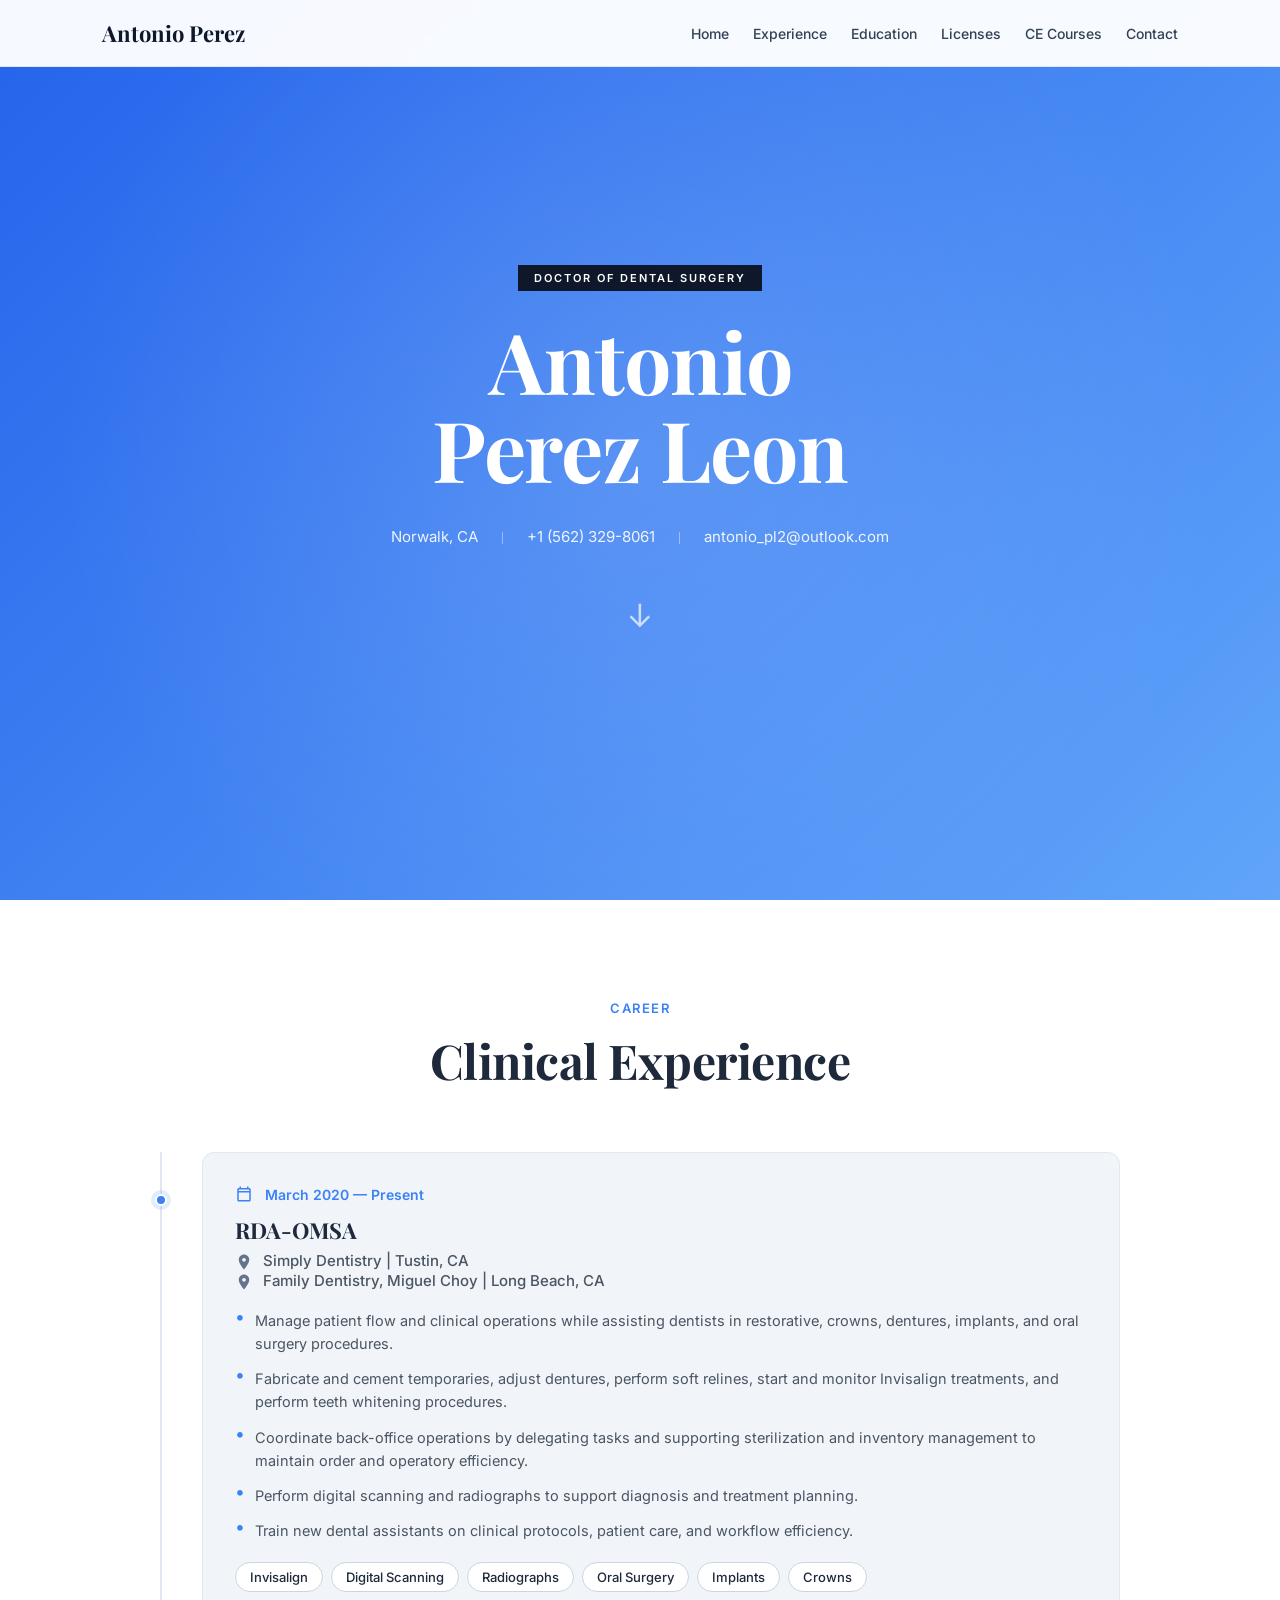
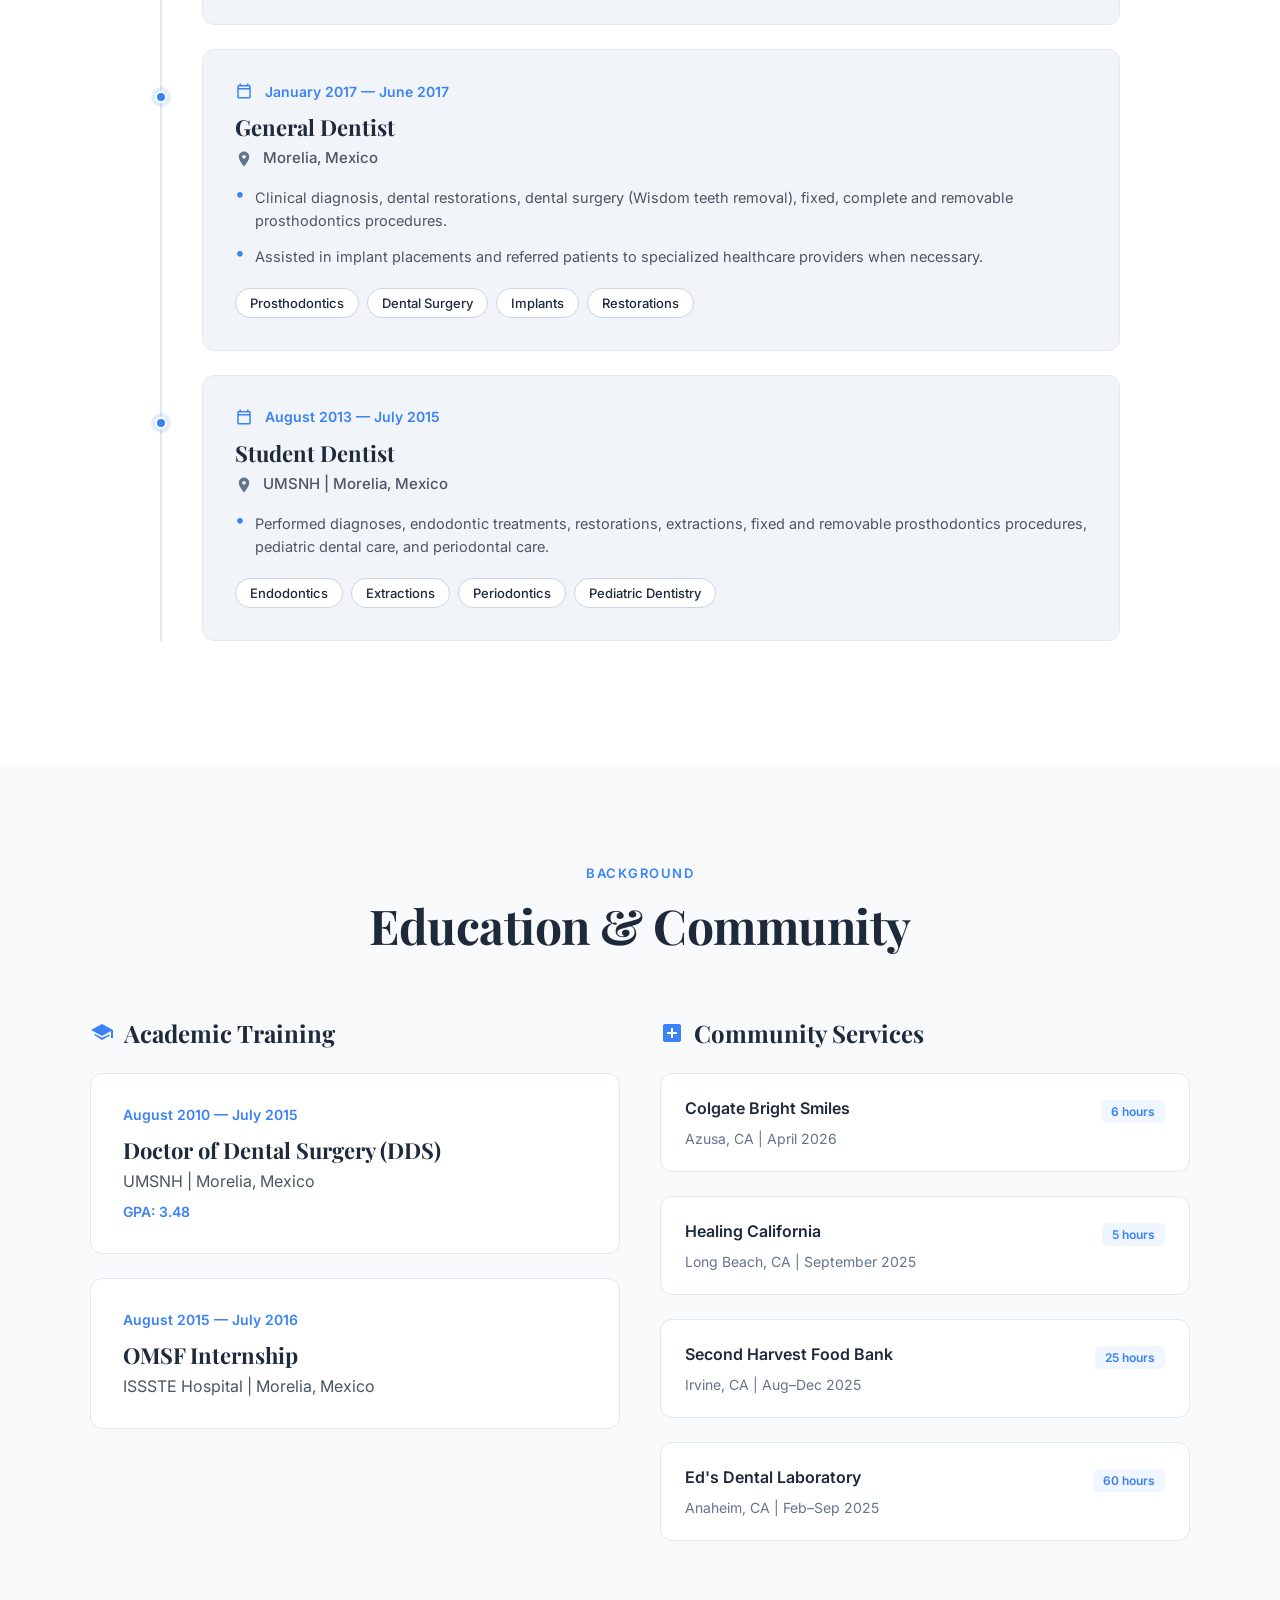
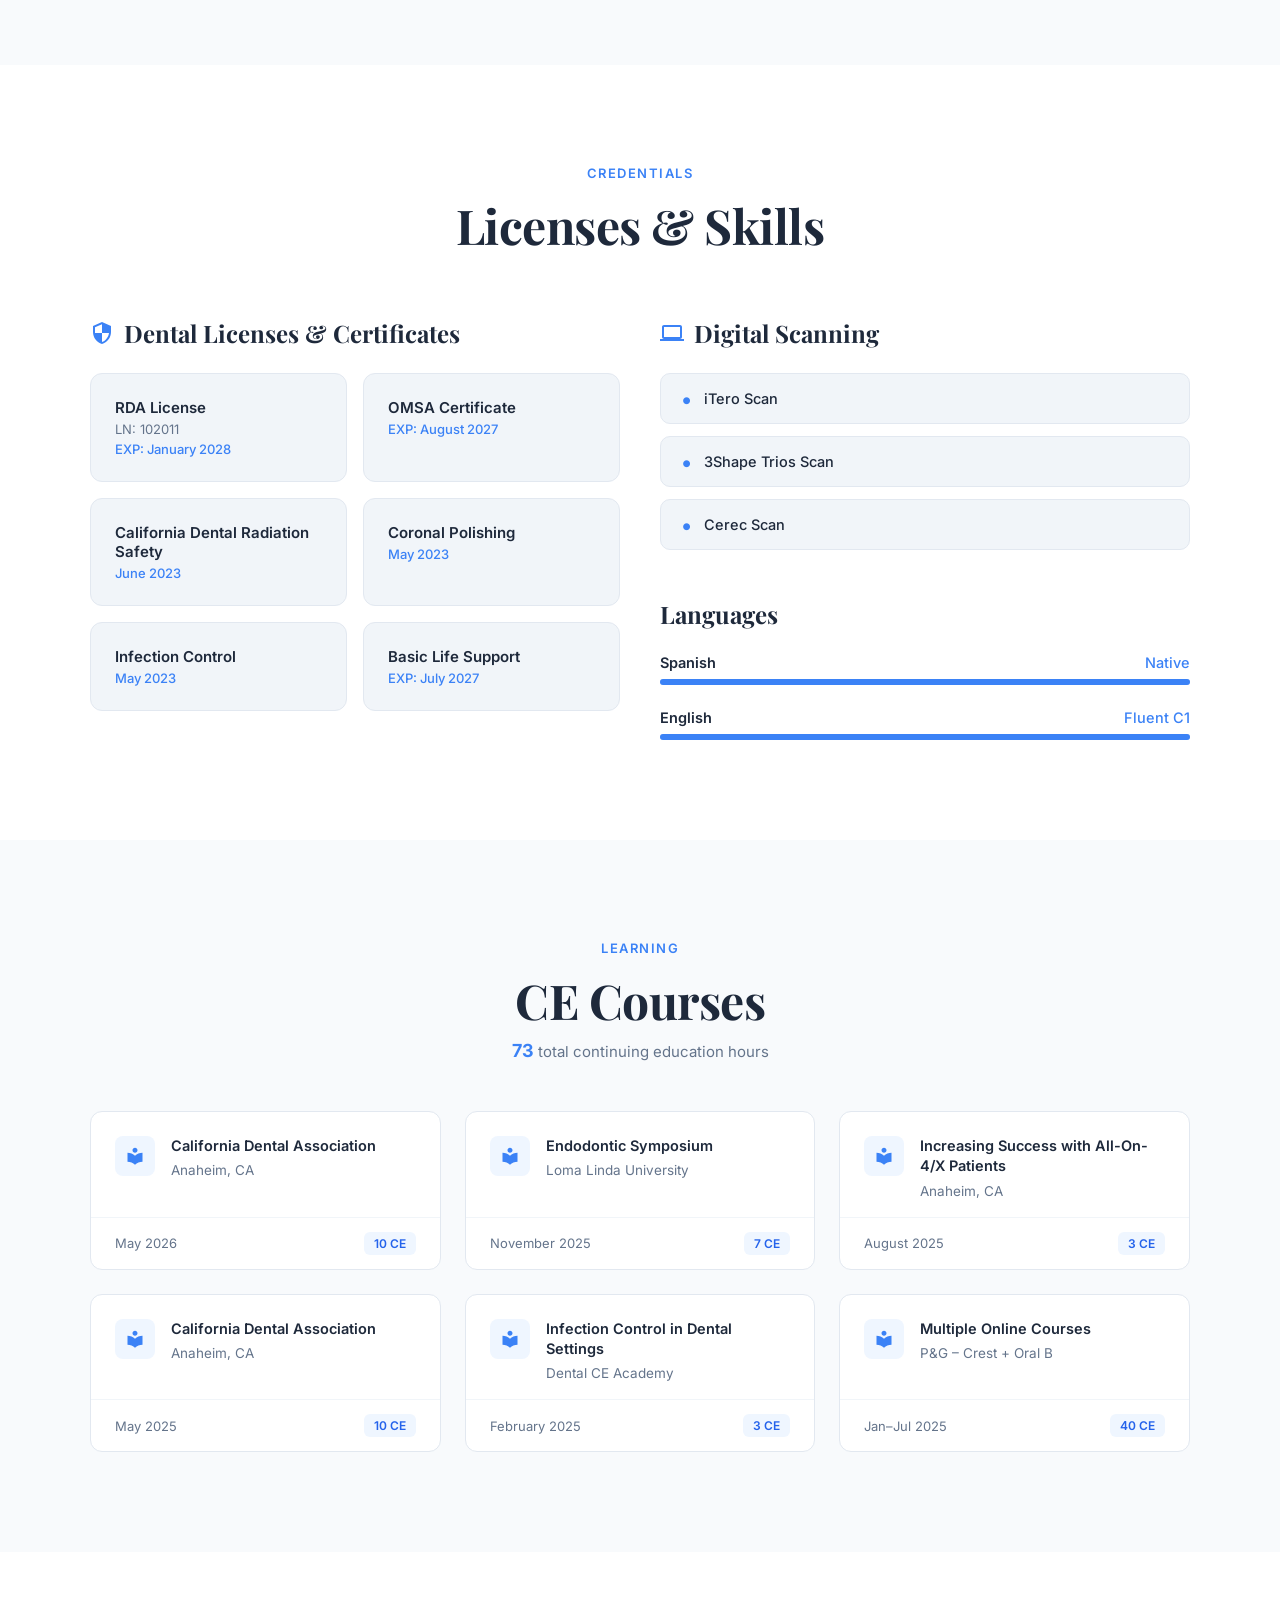
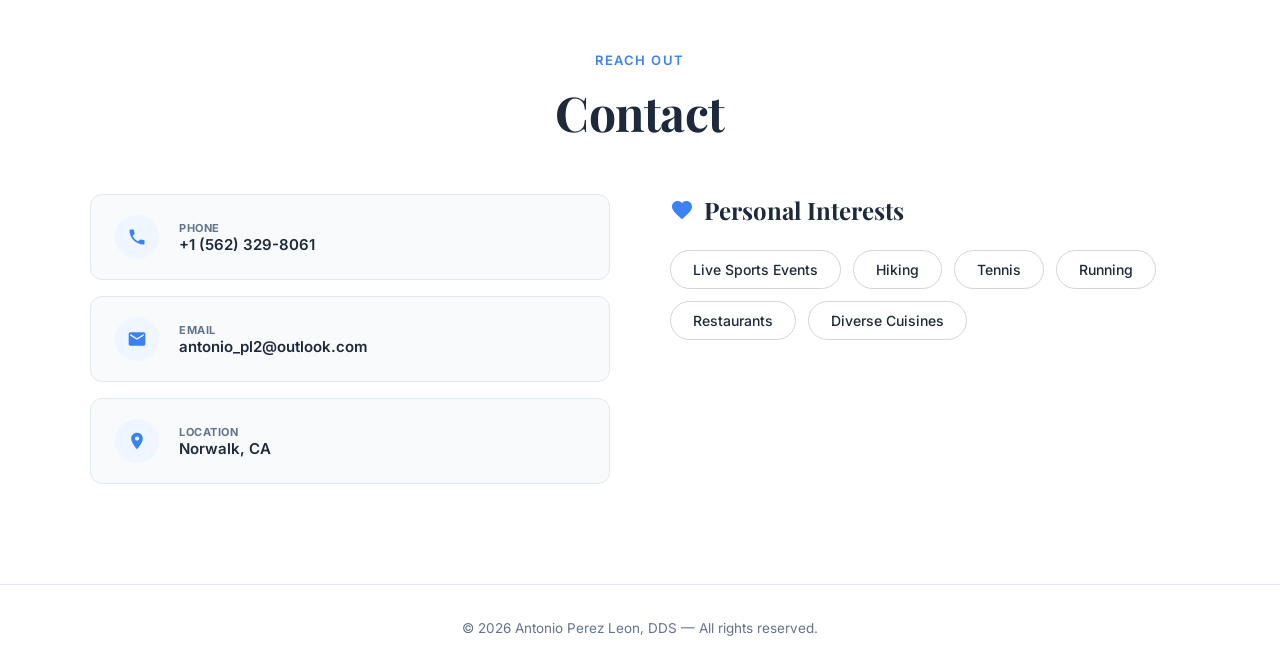
==== commit 0994a5d8: "update cv" ====
--- a/index.html
+++ b/index.html
@@ -119,7 +119,10 @@
               <svg class="icon-svg" viewBox="0 0 24 24"><path d="M12 2C8.13 2 5 5.13 5 9c0 5.25 7 13 7 13s7-7.75 7-13c0-3.87-3.13-7-7-7zm0 9.5c-1.38 0-2.5-1.12-2.5-2.5s1.12-2.5 2.5-2.5 2.5 1.12 2.5 2.5-1.12 2.5-2.5 2.5z"/></svg>
               Simply Dentistry | Tustin, CA
             </p>
-            <p class="company-extra">Family Dentistry, Miguel Choy | Long Beach, CA</p>
+            <p class="company">
+              <svg class="icon-svg" viewBox="0 0 24 24"><path d="M12 2C8.13 2 5 5.13 5 9c0 5.25 7 13 7 13s7-7.75 7-13c0-3.87-3.13-7-7-7zm0 9.5c-1.38 0-2.5-1.12-2.5-2.5s1.12-2.5 2.5-2.5 2.5 1.12 2.5 2.5-1.12 2.5-2.5 2.5z"/></svg>
+              Family Dentistry, Miguel Choy | Long Beach, CA
+            </p>
             
             <ul class="job-description">
               <li>Manage patient flow and clinical operations while assisting dentists in restorative, crowns, dentures, implants, and oral surgery procedures.</li>
@@ -321,9 +324,9 @@
             <div class="language-row">
               <div class="lang-labels">
                 <span class="lang-name">English</span>
-                <span class="lang-level">Fluent B2–C1</span>
+                <span class="lang-level">Fluent C1</span>
               </div>
-              <div class="progress-bar"><div class="bar-fill fluent"></div></div>
+              <div class="progress-bar"><div class="bar-fill full"></div></div>
             </div>
           </div>
         </div>
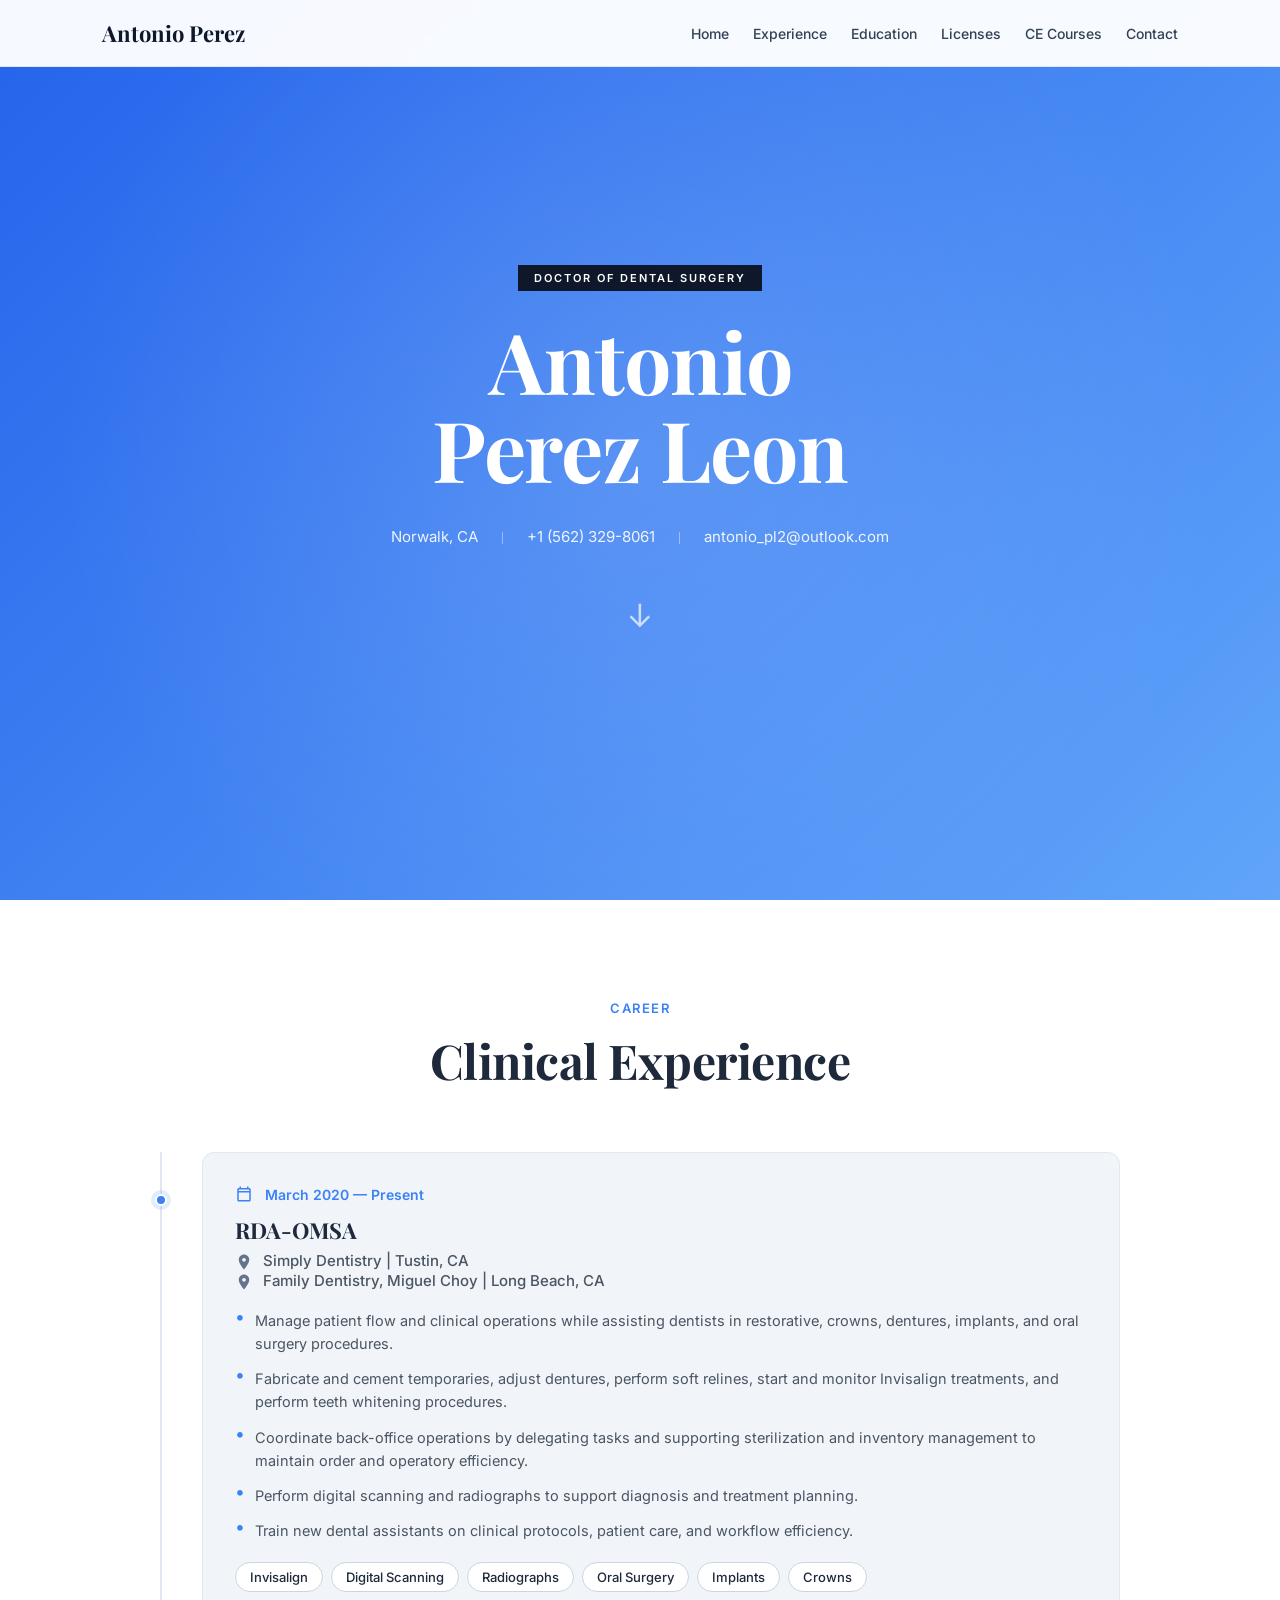
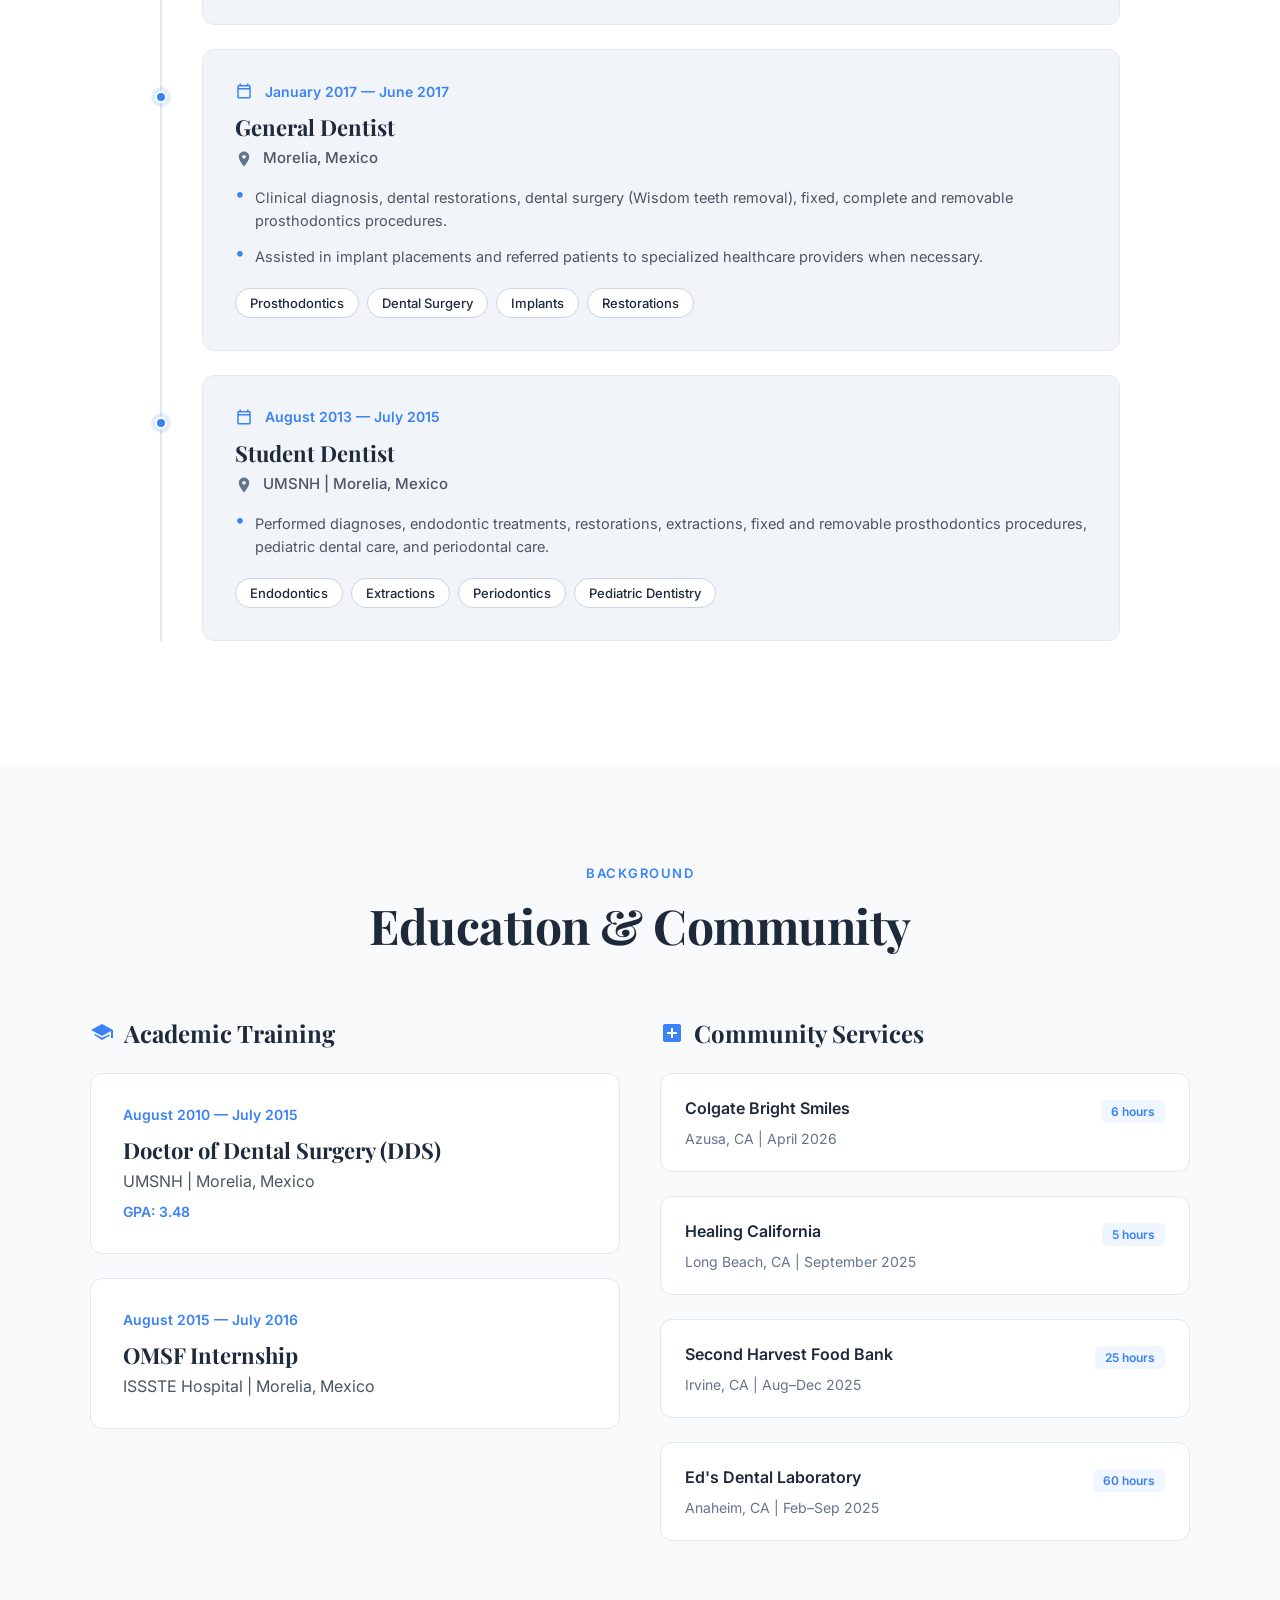
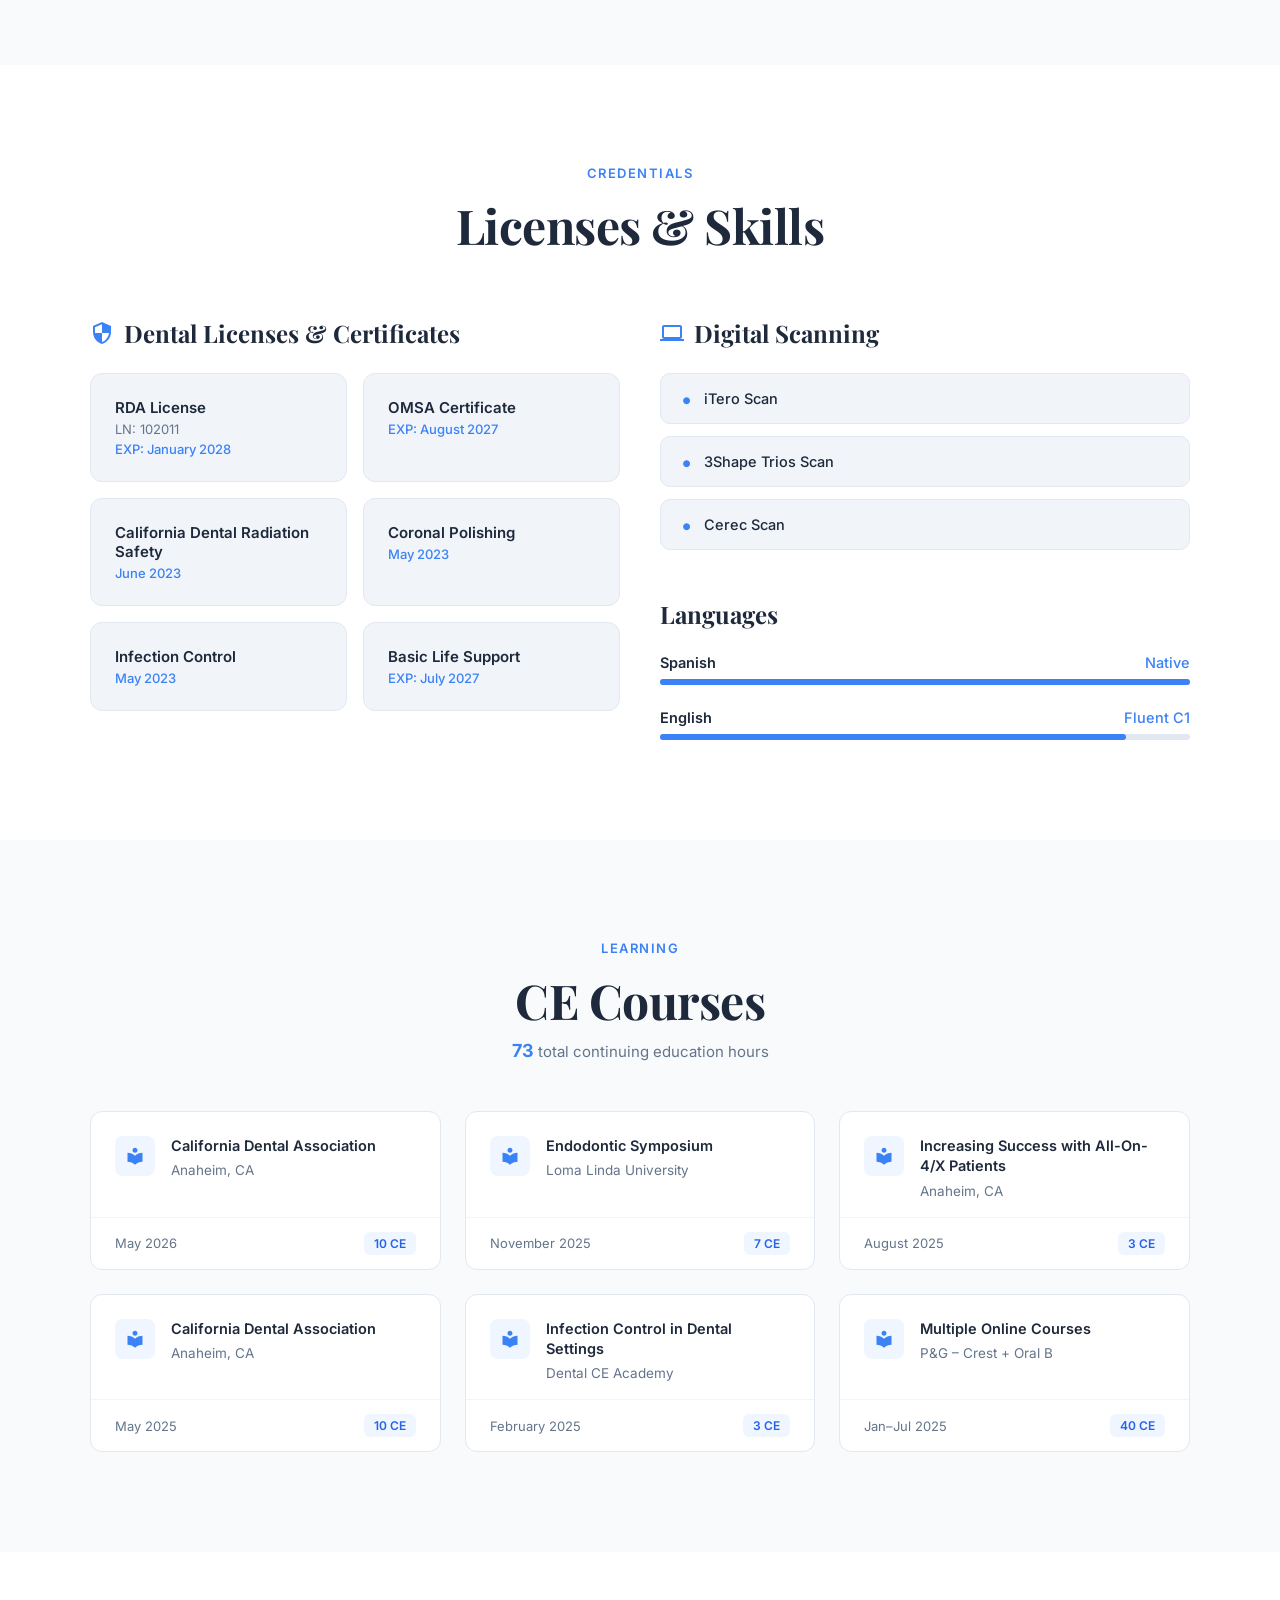
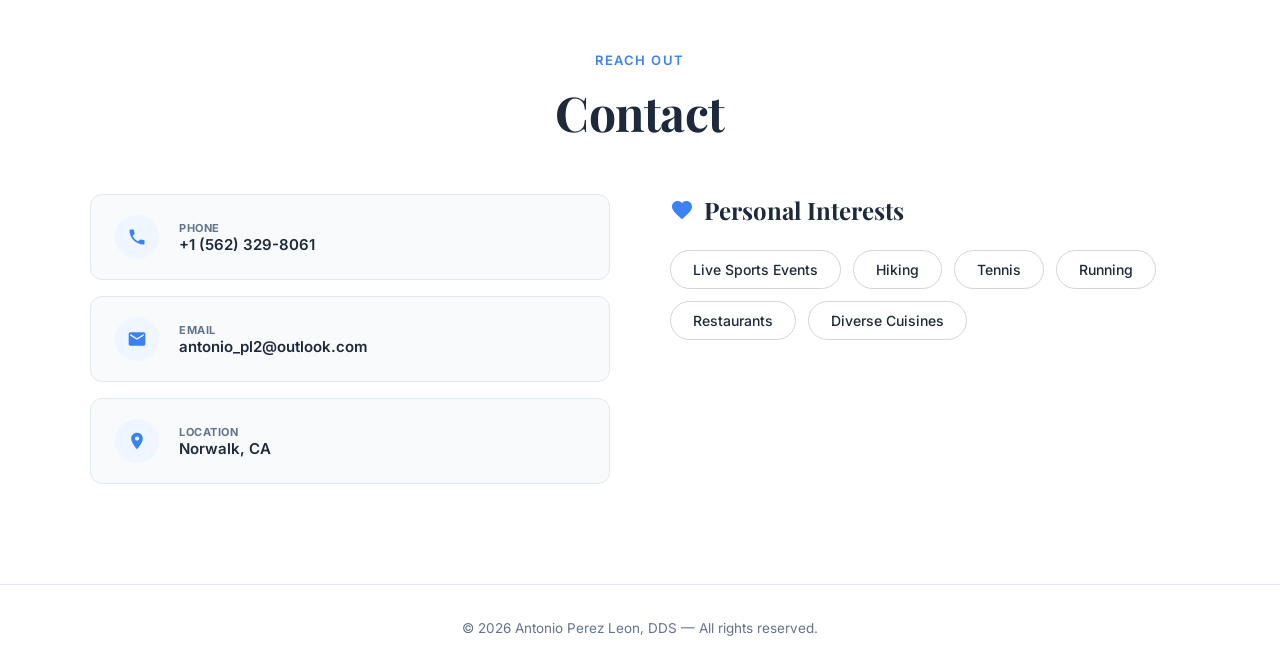
==== commit e3a88c2b: "update progress bar" ====
--- a/index.html
+++ b/index.html
@@ -326,7 +326,7 @@
                 <span class="lang-name">English</span>
                 <span class="lang-level">Fluent C1</span>
               </div>
-              <div class="progress-bar"><div class="bar-fill full"></div></div>
+              <div class="progress-bar"><div class="bar-fill fluent"></div></div>
             </div>
           </div>
         </div>
